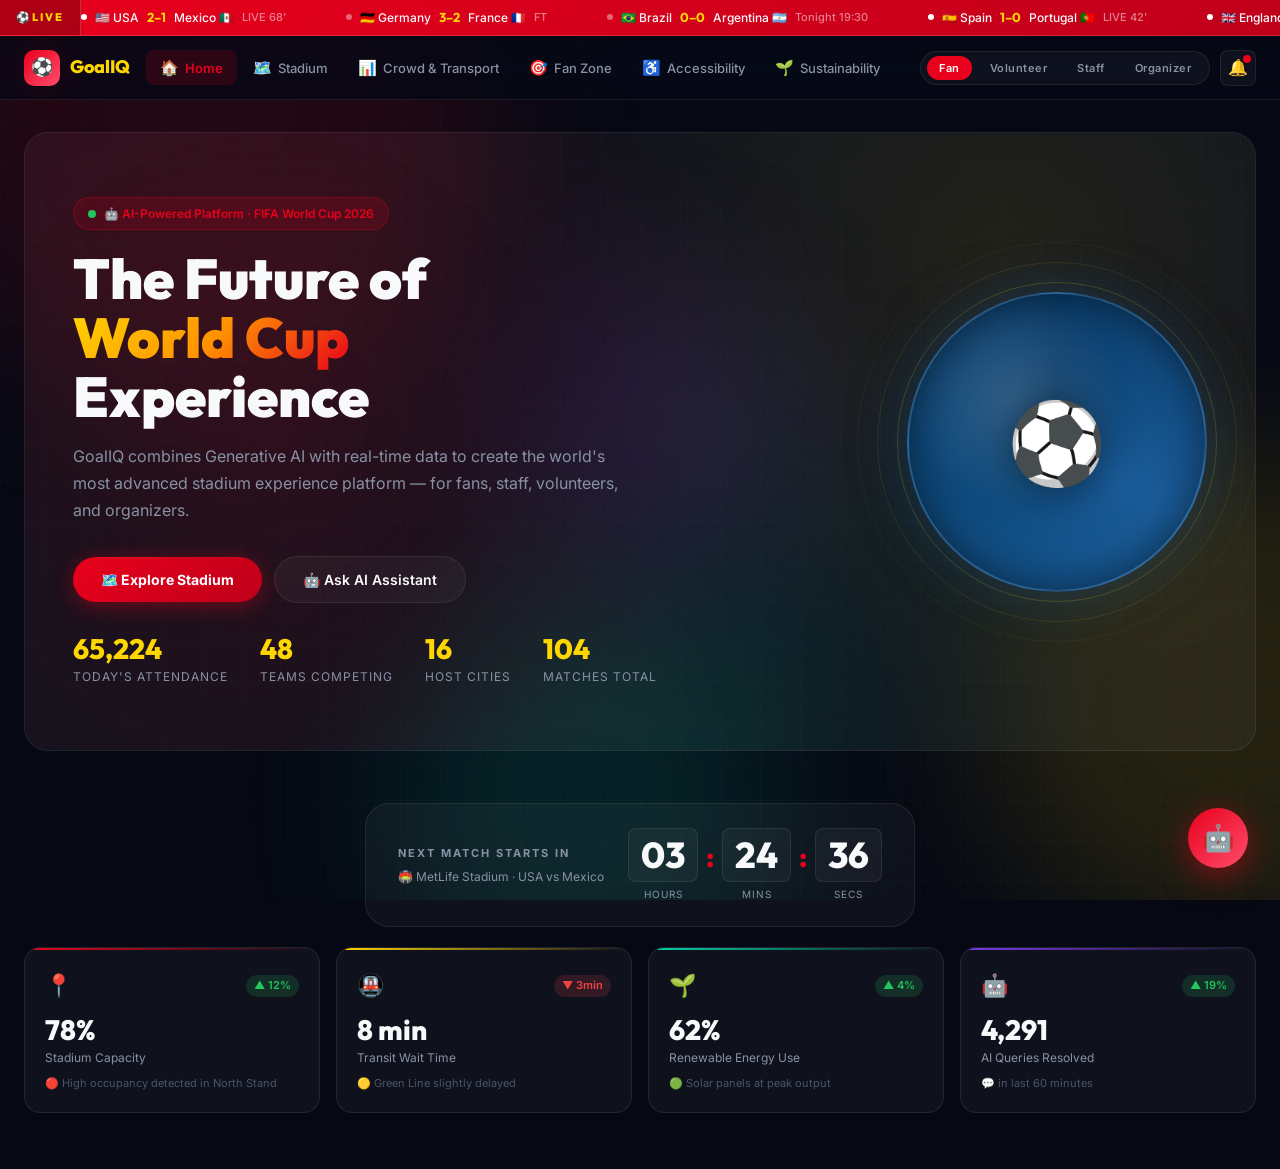
==== index_inline.html @ fd93e706 "Files" ====
<!DOCTYPE html>
<html lang="en">
<head>
  <meta charset="UTF-8" />
  <meta name="viewport" content="width=device-width, initial-scale=1.0" />
  <title>FIFA World Cup 2026 — AI Platform | GoalIQ</title>
  <meta name="description" content="GoalIQ: The official AI-powered fan & operations platform for FIFA World Cup 2026. Smart stadium navigation, multilingual support, crowd management, and more." />
  <link rel="icon" href="data:image/svg+xml,<svg xmlns='http://www.w3.org/2000/svg' viewBox='0 0 100 100'><text y='.9em' font-size='90'>⚽</text></svg>" />
  <style>
/* ═══════════════════════════════════════════════════════════════
   FIFA WORLD CUP 2026 — AI PLATFORM DESIGN SYSTEM
   ═══════════════════════════════════════════════════════════════ */

@import url('https://fonts.googleapis.com/css2?family=Outfit:wght@300;400;500;600;700;800;900&family=Inter:wght@300;400;500;600;700&display=swap');

/* ─── DESIGN TOKENS ─────────────────────────────────────────── */
:root {
  /* Colors */
  --bg-base:        #060914;
  --bg-surface:     #0d1525;
  --bg-elevated:    #111c30;
  --glass-bg:       rgba(255,255,255,0.04);
  --glass-bg-hover: rgba(255,255,255,0.07);
  --glass-border:   rgba(255,255,255,0.08);
  --glass-border-hover: rgba(255,255,255,0.16);

  /* Brand */
  --fifa-red:       #E8001C;
  --fifa-red-glow:  rgba(232,0,28,0.35);
  --fifa-red-dim:   rgba(232,0,28,0.15);
  --gold:           #FFD700;
  --gold-glow:      rgba(255,215,0,0.3);
  --gold-dim:       rgba(255,215,0,0.12);
  --teal:           #00D4AA;
  --teal-glow:      rgba(0,212,170,0.3);
  --teal-dim:       rgba(0,212,170,0.1);
  --purple:         #7C3AED;
  --purple-glow:    rgba(124,58,237,0.3);

  /* Text */
  --text-primary:   #F8F9FA;
  --text-secondary: #8892A4;
  --text-muted:     #4A5568;

  /* Status */
  --success:        #22C55E;
  --success-dim:    rgba(34,197,94,0.15);
  --warning:        #F59E0B;
  --warning-dim:    rgba(245,158,11,0.15);
  --danger:         #EF4444;
  --danger-dim:     rgba(239,68,68,0.15);
  --info:           #3B82F6;
  --info-dim:       rgba(59,130,246,0.15);

  /* Spacing */
  --space-xs: 4px; --space-sm: 8px; --space-md: 16px;
  --space-lg: 24px; --space-xl: 32px; --space-2xl: 48px;

  /* Radius */
  --radius-sm: 8px; --radius-md: 12px; --radius-lg: 16px;
  --radius-xl: 24px; --radius-pill: 999px;

  /* Typography */
  --font-heading: 'Outfit', sans-serif;
  --font-body:    'Inter', sans-serif;

  /* Transitions */
  --ease-smooth: cubic-bezier(0.4, 0, 0.2, 1);
  --ease-bounce: cubic-bezier(0.34, 1.56, 0.64, 1);
  --t-fast: 0.15s; --t-med: 0.3s; --t-slow: 0.5s;

  /* Shadows */
  --shadow-glow-red:  0 0 40px rgba(232,0,28,0.2);
  --shadow-glow-gold: 0 0 40px rgba(255,215,0,0.15);
  --shadow-card:      0 4px 24px rgba(0,0,0,0.4);
  --shadow-elevated:  0 8px 48px rgba(0,0,0,0.6);
}

/* ─── RESET & BASE ───────────────────────────────────────────── */
*, *::before, *::after { box-sizing: border-box; margin: 0; padding: 0; }

html { scroll-behavior: smooth; font-size: 16px; }

body {
  font-family: var(--font-body);
  background: var(--bg-base);
  color: var(--text-primary);
  line-height: 1.6;
  overflow-x: hidden;
  min-height: 100vh;
}

/* Scrollbar */
::-webkit-scrollbar { width: 6px; }
::-webkit-scrollbar-track { background: var(--bg-base); }
::-webkit-scrollbar-thumb { background: rgba(255,255,255,0.1); border-radius: 3px; }
::-webkit-scrollbar-thumb:hover { background: var(--fifa-red); }

/* ─── ANIMATED BACKGROUND ────────────────────────────────────── */
.bg-orbs {
  position: fixed; inset: 0; z-index: 0; pointer-events: none; overflow: hidden;
}
.orb {
  position: absolute; border-radius: 50%; filter: blur(80px); opacity: 0.12;
  animation: orbFloat 12s ease-in-out infinite;
}
.orb-1 { width: 600px; height: 600px; background: var(--fifa-red); top: -200px; left: -100px; animation-delay: 0s; }
.orb-2 { width: 500px; height: 500px; background: var(--gold); top: 50%; right: -200px; animation-delay: 4s; }
.orb-3 { width: 400px; height: 400px; background: var(--teal); bottom: -100px; left: 30%; animation-delay: 8s; }
.orb-4 { width: 300px; height: 300px; background: var(--purple); top: 30%; left: 40%; animation-delay: 2s; }

@keyframes orbFloat {
  0%, 100% { transform: translate(0, 0) scale(1); }
  33%       { transform: translate(30px, -40px) scale(1.05); }
  66%       { transform: translate(-20px, 20px) scale(0.95); }
}

/* ─── GRID NOISE OVERLAY ─────────────────────────────────────── */
body::before {
  content: '';
  position: fixed; inset: 0; z-index: 0;
  background-image: 
    linear-gradient(rgba(255,255,255,0.015) 1px, transparent 1px),
    linear-gradient(90deg, rgba(255,255,255,0.015) 1px, transparent 1px);
  background-size: 40px 40px;
  pointer-events: none;
}

/* ─── TICKER BAR ─────────────────────────────────────────────── */
.ticker-bar {
  position: fixed; top: 0; left: 0; right: 0; z-index: 1000;
  height: 36px;
  background: linear-gradient(135deg, var(--fifa-red), #c0001a);
  display: flex; align-items: center;
  overflow: hidden;
  border-bottom: 1px solid rgba(255,255,255,0.15);
}
.ticker-label {
  flex-shrink: 0;
  padding: 0 16px;
  font-family: var(--font-heading);
  font-size: 11px;
  font-weight: 800;
  letter-spacing: 2px;
  text-transform: uppercase;
  background: rgba(0,0,0,0.25);
  height: 100%;
  display: flex; align-items: center;
  border-right: 1px solid rgba(255,255,255,0.2);
  white-space: nowrap;
}
.ticker-label span { color: var(--gold); }
.ticker-track { overflow: hidden; flex: 1; }
.ticker-items {
  display: flex; gap: 60px;
  white-space: nowrap;
  animation: tickerScroll 40s linear infinite;
  font-size: 12px; font-weight: 500;
}
.ticker-item { display: flex; align-items: center; gap: 8px; }
.ticker-item .score { font-family: var(--font-heading); font-weight: 700; color: var(--gold); font-size: 13px; }
.ticker-item .live-dot {
  width: 6px; height: 6px; border-radius: 50%;
  background: #fff; animation: livePulse 1s ease-in-out infinite;
}
@keyframes tickerScroll { 0% { transform: translateX(0); } 100% { transform: translateX(-50%); } }
@keyframes livePulse { 0%,100% { opacity: 1; transform: scale(1); } 50% { opacity: 0.4; transform: scale(0.7); } }

/* ─── NAVIGATION ─────────────────────────────────────────────── */
.nav {
  position: fixed; top: 36px; left: 0; right: 0; z-index: 999;
  height: 64px;
  background: rgba(6, 9, 20, 0.85);
  backdrop-filter: blur(20px) saturate(180%);
  -webkit-backdrop-filter: blur(20px) saturate(180%);
  border-bottom: 1px solid var(--glass-border);
  display: flex; align-items: center;
  padding: 0 24px;
  gap: 16px;
}
.nav-logo {
  display: flex; align-items: center; gap: 10px;
  font-family: var(--font-heading);
  font-size: 18px; font-weight: 800;
  text-decoration: none; color: var(--text-primary);
  flex-shrink: 0;
}
.nav-logo-icon {
  width: 36px; height: 36px;
  background: linear-gradient(135deg, var(--fifa-red), #ff4d6b);
  border-radius: 10px;
  display: flex; align-items: center; justify-content: center;
  font-size: 18px;
  box-shadow: var(--shadow-glow-red);
}
.nav-logo span { color: var(--gold); }

.nav-links {
  display: flex; align-items: center; gap: 2px;
  flex: 1; overflow-x: auto;
  scrollbar-width: none;
}
.nav-links::-webkit-scrollbar { display: none; }

.nav-link {
  display: flex; align-items: center; gap: 6px;
  padding: 8px 14px;
  border-radius: var(--radius-sm);
  font-size: 13px; font-weight: 500;
  color: var(--text-secondary);
  cursor: pointer;
  transition: all var(--t-fast) var(--ease-smooth);
  white-space: nowrap; border: none; background: none;
  font-family: var(--font-body);
}
.nav-link:hover { color: var(--text-primary); background: var(--glass-bg); }
.nav-link.active {
  color: var(--fifa-red); background: var(--fifa-red-dim);
  font-weight: 600;
}
.nav-link .nav-icon { font-size: 15px; }

.nav-right { display: flex; align-items: center; gap: 10px; flex-shrink: 0; }

/* Role Switcher */
.role-switcher {
  display: flex; align-items: center; gap: 6px;
  background: var(--glass-bg);
  border: 1px solid var(--glass-border);
  border-radius: var(--radius-pill);
  padding: 4px 6px;
}
.role-btn {
  padding: 5px 12px;
  border-radius: var(--radius-pill);
  font-size: 11px; font-weight: 600;
  letter-spacing: 0.5px;
  cursor: pointer; border: none;
  background: transparent; color: var(--text-secondary);
  transition: all var(--t-fast) var(--ease-smooth);
  font-family: var(--font-body);
}
.role-btn.active { background: var(--fifa-red); color: #fff; }
.role-btn:hover:not(.active) { color: var(--text-primary); background: var(--glass-bg-hover); }

.nav-notification-btn {
  position: relative; width: 36px; height: 36px;
  border-radius: var(--radius-sm);
  background: var(--glass-bg); border: 1px solid var(--glass-border);
  display: flex; align-items: center; justify-content: center;
  cursor: pointer; font-size: 16px;
  transition: all var(--t-fast);
}
.nav-notification-btn:hover { background: var(--glass-bg-hover); border-color: var(--glass-border-hover); }
.notif-badge {
  position: absolute; top: 4px; right: 4px;
  width: 8px; height: 8px; border-radius: 50%;
  background: var(--fifa-red);
  animation: livePulse 1.5s ease-in-out infinite;
}

/* ─── MAIN LAYOUT ────────────────────────────────────────────── */
.app-wrapper {
  position: relative; z-index: 1;
  padding-top: 100px; /* ticker + nav */
}

/* ─── SECTIONS ───────────────────────────────────────────────── */
.section {
  display: none;
  padding: 32px 24px;
  max-width: 1400px;
  margin: 0 auto;
  animation: sectionIn var(--t-med) var(--ease-smooth);
}
.section.active { display: block; }

@keyframes sectionIn {
  from { opacity: 0; transform: translateY(16px); }
  to   { opacity: 1; transform: translateY(0); }
}

/* ─── SECTION HEADERS ────────────────────────────────────────── */
.section-header {
  display: flex; align-items: flex-start;
  justify-content: space-between;
  margin-bottom: 32px; gap: 16px;
}
.section-title-group {}
.section-eyebrow {
  font-size: 11px; font-weight: 700; letter-spacing: 2.5px;
  text-transform: uppercase; color: var(--fifa-red);
  margin-bottom: 6px;
  display: flex; align-items: center; gap: 8px;
}
.section-eyebrow::before {
  content: ''; display: inline-block;
  width: 20px; height: 2px; background: var(--fifa-red);
}
.section-title {
  font-family: var(--font-heading);
  font-size: 32px; font-weight: 800;
  line-height: 1.1;
  background: linear-gradient(135deg, var(--text-primary), var(--text-secondary));
  -webkit-background-clip: text; -webkit-text-fill-color: transparent;
  background-clip: text;
}
.section-subtitle { font-size: 14px; color: var(--text-secondary); margin-top: 6px; }
.section-badge {
  display: flex; align-items: center; gap: 6px;
  padding: 6px 12px;
  background: var(--success-dim); border: 1px solid rgba(34,197,94,0.3);
  border-radius: var(--radius-pill);
  font-size: 12px; font-weight: 600; color: var(--success);
  white-space: nowrap;
}
.live-indicator { width: 8px; height: 8px; border-radius: 50%; background: var(--success); animation: livePulse 1s infinite; }

/* ─── GLASS CARDS ────────────────────────────────────────────── */
.card {
  background: var(--glass-bg);
  border: 1px solid var(--glass-border);
  border-radius: var(--radius-lg);
  backdrop-filter: blur(12px);
  -webkit-backdrop-filter: blur(12px);
  padding: 20px;
  transition: all var(--t-med) var(--ease-smooth);
}
.card:hover {
  background: var(--glass-bg-hover);
  border-color: var(--glass-border-hover);
  transform: translateY(-2px);
  box-shadow: var(--shadow-card);
}
.card-header {
  display: flex; align-items: center; justify-content: space-between;
  margin-bottom: 16px;
}
.card-title {
  font-family: var(--font-heading); font-size: 15px; font-weight: 700;
  display: flex; align-items: center; gap: 8px;
}
.card-icon {
  width: 28px; height: 28px;
  border-radius: 8px;
  display: flex; align-items: center; justify-content: center;
  font-size: 14px;
}
.card-icon.red { background: var(--fifa-red-dim); }
.card-icon.gold { background: var(--gold-dim); }
.card-icon.teal { background: var(--teal-dim); }
.card-icon.green { background: var(--success-dim); }
.card-icon.purple { background: rgba(124,58,237,0.15); }

/* ─── GRIDS ──────────────────────────────────────────────────── */
.grid-2 { display: grid; grid-template-columns: repeat(2, 1fr); gap: 16px; }
.grid-3 { display: grid; grid-template-columns: repeat(3, 1fr); gap: 16px; }
.grid-4 { display: grid; grid-template-columns: repeat(4, 1fr); gap: 16px; }
.grid-12 { display: grid; grid-template-columns: 1fr 2fr; gap: 16px; }
.grid-21 { display: grid; grid-template-columns: 2fr 1fr; gap: 16px; }

/* ─── HERO SECTION ───────────────────────────────────────────── */
.hero {
  padding: 32px 24px;
  max-width: 1400px;
  margin: 0 auto;
}
.hero-inner {
  position: relative;
  background: var(--glass-bg);
  border: 1px solid var(--glass-border);
  border-radius: 24px;
  padding: 64px 48px;
  overflow: hidden;
  min-height: 480px;
  display: flex; align-items: center;
}
.hero-bg-pattern {
  position: absolute; inset: 0; z-index: 0;
  background: 
    radial-gradient(circle at 20% 50%, rgba(232,0,28,0.12) 0%, transparent 50%),
    radial-gradient(circle at 80% 20%, rgba(255,215,0,0.08) 0%, transparent 40%),
    radial-gradient(circle at 60% 80%, rgba(0,212,170,0.07) 0%, transparent 40%);
}
.hero-content { position: relative; z-index: 1; max-width: 700px; }
.hero-tag {
  display: inline-flex; align-items: center; gap: 8px;
  padding: 6px 14px;
  background: var(--fifa-red-dim); border: 1px solid rgba(232,0,28,0.3);
  border-radius: var(--radius-pill);
  font-size: 12px; font-weight: 600; color: var(--fifa-red);
  margin-bottom: 20px;
  animation: tagPulse 3s ease-in-out infinite;
}
@keyframes tagPulse { 0%,100%{box-shadow:none} 50%{box-shadow:0 0 20px rgba(232,0,28,0.3)} }
.hero-title {
  font-family: var(--font-heading);
  font-size: 56px; font-weight: 900;
  line-height: 1.05;
  margin-bottom: 16px;
}
.hero-title .gradient-text {
  background: linear-gradient(135deg, var(--gold), #ff9500, var(--fifa-red));
  -webkit-background-clip: text; -webkit-text-fill-color: transparent;
  background-clip: text;
}
.hero-desc {
  font-size: 16px; color: var(--text-secondary); line-height: 1.7;
  margin-bottom: 32px; max-width: 560px;
}
.hero-actions { display: flex; align-items: center; gap: 12px; flex-wrap: wrap; }
.btn-primary {
  display: inline-flex; align-items: center; gap: 8px;
  padding: 14px 28px;
  background: linear-gradient(135deg, var(--fifa-red), #c0001a);
  border-radius: var(--radius-pill);
  font-size: 14px; font-weight: 700;
  color: #fff; cursor: pointer; border: none;
  font-family: var(--font-body);
  transition: all var(--t-med) var(--ease-bounce);
  box-shadow: 0 4px 20px rgba(232,0,28,0.4);
}
.btn-primary:hover { transform: translateY(-2px) scale(1.02); box-shadow: 0 8px 32px rgba(232,0,28,0.5); }
.btn-secondary {
  display: inline-flex; align-items: center; gap: 8px;
  padding: 14px 28px;
  background: var(--glass-bg); border: 1px solid var(--glass-border);
  border-radius: var(--radius-pill);
  font-size: 14px; font-weight: 600;
  color: var(--text-primary); cursor: pointer;
  font-family: var(--font-body);
  transition: all var(--t-med) var(--ease-smooth);
}
.btn-secondary:hover { background: var(--glass-bg-hover); border-color: var(--glass-border-hover); transform: translateY(-2px); }

.hero-visual {
  position: absolute; right: 48px; top: 50%;
  transform: translateY(-50%);
  z-index: 1;
}
.globe-container {
  width: 300px; height: 300px;
  position: relative;
}
.globe {
  width: 100%; height: 100%;
  border-radius: 50%;
  background: 
    radial-gradient(circle at 35% 35%, rgba(255,255,255,0.15) 0%, transparent 40%),
    conic-gradient(from 0deg, #0a3d6b, #1a5c9a, #0e4a7d, #0a3d6b);
  border: 2px solid rgba(255,255,255,0.1);
  animation: globeSpin 20s linear infinite;
  box-shadow: 
    0 0 60px rgba(26,92,154,0.4),
    inset 0 0 40px rgba(0,0,0,0.5);
  position: relative; overflow: hidden;
}
.globe::after {
  content: '⚽';
  position: absolute; top: 50%; left: 50%;
  transform: translate(-50%, -50%);
  font-size: 80px;
  filter: drop-shadow(0 4px 20px rgba(0,0,0,0.5));
  animation: ballSpin 5s ease-in-out infinite;
}
@keyframes globeSpin { to { transform: rotate(360deg); } }
@keyframes ballSpin { 0%,100%{ transform:translate(-50%,-50%) scale(1); } 50%{ transform:translate(-50%,-55%) scale(1.05); } }

.globe-ring {
  position: absolute;
  border-radius: 50%;
  border: 1px solid rgba(255,215,0,0.2);
  top: 50%; left: 50%; transform: translate(-50%, -50%);
  animation: ringPulse 3s ease-in-out infinite;
}
.globe-ring-1 { width: 320px; height: 320px; animation-delay: 0s; }
.globe-ring-2 { width: 360px; height: 360px; animation-delay: 1s; opacity: 0.5; }
.globe-ring-3 { width: 400px; height: 400px; animation-delay: 2s; opacity: 0.25; }
@keyframes ringPulse { 0%,100%{opacity:0.3; transform:translate(-50%,-50%) scale(1)} 50%{opacity:0.7; transform:translate(-50%,-50%) scale(1.02)} }

/* Hero Stats */
.hero-stats { display: flex; gap: 32px; margin-top: 32px; flex-wrap: wrap; }
.hero-stat {}
.hero-stat-value {
  font-family: var(--font-heading); font-size: 28px; font-weight: 800;
  color: var(--gold); line-height: 1;
}
.hero-stat-label { font-size: 12px; color: var(--text-secondary); margin-top: 4px; text-transform: uppercase; letter-spacing: 1px; }

/* Countdown */
.countdown-wrapper {
  background: var(--glass-bg);
  border: 1px solid var(--glass-border);
  border-radius: var(--radius-xl);
  padding: 24px 32px;
  margin-top: 32px;
  display: inline-flex; align-items: center; gap: 24px;
  flex-wrap: wrap;
}
.countdown-label { font-size: 11px; font-weight: 700; letter-spacing: 2px; color: var(--text-secondary); text-transform: uppercase; }
.countdown-timer { display: flex; align-items: center; gap: 8px; }
.countdown-unit {
  text-align: center;
}
.countdown-num {
  font-family: var(--font-heading); font-size: 36px; font-weight: 800;
  color: var(--text-primary); line-height: 1;
  background: var(--glass-bg); border: 1px solid var(--glass-border);
  border-radius: var(--radius-sm);
  padding: 8px 12px; min-width: 64px;
  display: block;
}
.countdown-unit-label { font-size: 10px; color: var(--text-secondary); margin-top: 4px; text-transform: uppercase; letter-spacing: 1px; }
.countdown-sep {
  font-family: var(--font-heading); font-size: 28px; font-weight: 800;
  color: var(--fifa-red); margin-bottom: 16px;
  animation: sepBlink 1s step-end infinite;
}
@keyframes sepBlink { 0%,100%{opacity:1} 50%{opacity:0.2} }

/* ─── STAT CARDS ROW ─────────────────────────────────────────── */
.stat-cards { display: grid; grid-template-columns: repeat(4, 1fr); gap: 16px; margin-bottom: 24px; }

.stat-card {
  background: var(--glass-bg);
  border: 1px solid var(--glass-border);
  border-radius: var(--radius-lg);
  padding: 20px;
  position: relative; overflow: hidden;
  transition: all var(--t-med) var(--ease-smooth);
}
.stat-card::before {
  content: '';
  position: absolute; top: 0; left: 0; right: 0; height: 2px;
}
.stat-card.red::before { background: linear-gradient(90deg, var(--fifa-red), transparent); }
.stat-card.gold::before { background: linear-gradient(90deg, var(--gold), transparent); }
.stat-card.teal::before { background: linear-gradient(90deg, var(--teal), transparent); }
.stat-card.purple::before { background: linear-gradient(90deg, var(--purple), transparent); }
.stat-card:hover { transform: translateY(-3px); box-shadow: var(--shadow-card); background: var(--glass-bg-hover); border-color: var(--glass-border-hover); }

.stat-card-header { display: flex; align-items: center; justify-content: space-between; margin-bottom: 12px; }
.stat-card-icon { font-size: 22px; }
.stat-card-change {
  font-size: 11px; font-weight: 600; padding: 2px 8px;
  border-radius: var(--radius-pill);
}
.stat-card-change.up { background: var(--success-dim); color: var(--success); }
.stat-card-change.down { background: var(--danger-dim); color: var(--danger); }
.stat-card-value {
  font-family: var(--font-heading); font-size: 28px; font-weight: 800; line-height: 1;
  margin-bottom: 4px;
}
.stat-card-label { font-size: 12px; color: var(--text-secondary); }
.stat-card-sub { font-size: 11px; color: var(--text-muted); margin-top: 8px; }

/* ─── PROGRESS / GAUGES ──────────────────────────────────────── */
.progress-bar { height: 6px; background: var(--glass-bg); border-radius: 3px; overflow: hidden; }
.progress-fill {
  height: 100%; border-radius: 3px;
  transition: width 1s var(--ease-smooth);
  position: relative;
}
.progress-fill::after {
  content: ''; position: absolute; inset: 0;
  background: linear-gradient(90deg, transparent 0%, rgba(255,255,255,0.3) 50%, transparent 100%);
  animation: shimmer 2s linear infinite;
}
@keyframes shimmer { to { transform: translateX(200%); } }

.progress-fill.red { background: linear-gradient(90deg, var(--fifa-red), #ff4d6b); }
.progress-fill.gold { background: linear-gradient(90deg, var(--gold), #ffc200); }
.progress-fill.teal { background: linear-gradient(90deg, var(--teal), #00ffd4); }
.progress-fill.green { background: linear-gradient(90deg, var(--success), #4ade80); }
.progress-fill.warning { background: linear-gradient(90deg, var(--warning), #fbbf24); }
.progress-fill.danger { background: linear-gradient(90deg, var(--danger), #f87171); }

/* ─── BADGE / TAG ────────────────────────────────────────────── */
.badge {
  display: inline-flex; align-items: center; gap: 4px;
  padding: 3px 10px; border-radius: var(--radius-pill);
  font-size: 11px; font-weight: 700; letter-spacing: 0.3px;
}
.badge.red { background: var(--fifa-red-dim); color: var(--fifa-red); border: 1px solid rgba(232,0,28,0.2); }
.badge.green { background: var(--success-dim); color: var(--success); border: 1px solid rgba(34,197,94,0.2); }
.badge.warning { background: var(--warning-dim); color: var(--warning); border: 1px solid rgba(245,158,11,0.2); }
.badge.danger { background: var(--danger-dim); color: var(--danger); border: 1px solid rgba(239,68,68,0.2); }
.badge.teal { background: var(--teal-dim); color: var(--teal); border: 1px solid rgba(0,212,170,0.2); }
.badge.gold { background: var(--gold-dim); color: var(--gold); border: 1px solid rgba(255,215,0,0.2); }
.badge.info { background: var(--info-dim); color: var(--info); border: 1px solid rgba(59,130,246,0.2); }

/* ─── CHATBOT ────────────────────────────────────────────────── */
.chatbot-fab {
  position: fixed; bottom: 32px; right: 32px; z-index: 2000;
  width: 60px; height: 60px; border-radius: 50%;
  background: linear-gradient(135deg, var(--fifa-red), #ff4d6b);
  border: none; cursor: pointer;
  display: flex; align-items: center; justify-content: center;
  font-size: 26px;
  box-shadow: 0 8px 32px rgba(232,0,28,0.5);
  transition: all var(--t-med) var(--ease-bounce);
  animation: fabBreath 4s ease-in-out infinite;
}
.chatbot-fab:hover { transform: scale(1.12); box-shadow: 0 12px 48px rgba(232,0,28,0.7); }
@keyframes fabBreath {
  0%,100%{box-shadow:0 8px 32px rgba(232,0,28,0.5)}
  50%{box-shadow:0 8px 48px rgba(232,0,28,0.8)}
}

.chatbot-panel {
  position: fixed; bottom: 104px; right: 32px; z-index: 2000;
  width: 380px; height: 560px;
  background: rgba(13, 21, 37, 0.97);
  border: 1px solid var(--glass-border-hover);
  border-radius: 20px;
  backdrop-filter: blur(24px);
  display: flex; flex-direction: column;
  overflow: hidden;
  box-shadow: var(--shadow-elevated), 0 0 0 1px rgba(232,0,28,0.15);
  transform: scale(0.8) translateY(20px);
  transform-origin: bottom right;
  opacity: 0;
  pointer-events: none;
  transition: all var(--t-med) var(--ease-bounce);
}
.chatbot-panel.open {
  transform: scale(1) translateY(0);
  opacity: 1; pointer-events: all;
}

.chatbot-header {
  padding: 16px 20px;
  background: linear-gradient(135deg, rgba(232,0,28,0.15), rgba(0,0,0,0));
  border-bottom: 1px solid var(--glass-border);
  display: flex; align-items: center; gap: 12px; flex-shrink: 0;
}
.chatbot-avatar {
  width: 40px; height: 40px; border-radius: 50%;
  background: linear-gradient(135deg, var(--fifa-red), #ff4d6b);
  display: flex; align-items: center; justify-content: center;
  font-size: 20px;
  position: relative;
}
.chatbot-avatar::after {
  content: ''; position: absolute;
  bottom: 2px; right: 2px;
  width: 10px; height: 10px; border-radius: 50%;
  background: var(--success);
  border: 2px solid var(--bg-surface);
}
.chatbot-info { flex: 1; }
.chatbot-name { font-family: var(--font-heading); font-size: 15px; font-weight: 700; }
.chatbot-status { font-size: 11px; color: var(--success); }
.chatbot-lang-select {
  background: var(--glass-bg); border: 1px solid var(--glass-border);
  border-radius: var(--radius-sm);
  color: var(--text-primary); font-size: 11px;
  padding: 4px 8px; cursor: pointer;
  font-family: var(--font-body);
}

.chatbot-messages {
  flex: 1; overflow-y: auto; padding: 16px;
  display: flex; flex-direction: column; gap: 12px;
}
.chatbot-messages::-webkit-scrollbar { width: 3px; }
.chatbot-messages::-webkit-scrollbar-thumb { background: rgba(255,255,255,0.1); border-radius: 2px; }

.chat-msg { display: flex; gap: 8px; animation: msgIn 0.3s var(--ease-bounce); }
@keyframes msgIn { from{opacity:0;transform:translateY(10px)} to{opacity:1;transform:translateY(0)} }
.chat-msg.user { flex-direction: row-reverse; }

.chat-bubble {
  max-width: 80%; padding: 10px 14px;
  border-radius: 16px; font-size: 13px; line-height: 1.5;
}
.chat-msg.bot .chat-bubble {
  background: var(--glass-bg); border: 1px solid var(--glass-border);
  border-radius: 4px 16px 16px 16px;
}
.chat-msg.user .chat-bubble {
  background: linear-gradient(135deg, var(--fifa-red), #c0001a);
  border-radius: 16px 4px 16px 16px;
}

.chat-quick-replies {
  display: flex; flex-wrap: wrap; gap: 6px; margin-top: 4px;
}
.chat-quick-btn {
  padding: 5px 10px;
  background: var(--glass-bg); border: 1px solid var(--glass-border);
  border-radius: var(--radius-pill);
  font-size: 11px; font-weight: 500; color: var(--text-primary);
  cursor: pointer;
  transition: all var(--t-fast);
  font-family: var(--font-body);
}
.chat-quick-btn:hover { background: var(--fifa-red-dim); border-color: rgba(232,0,28,0.3); color: var(--fifa-red); }

.typing-indicator { display: flex; align-items: center; gap: 4px; padding: 8px 12px; }
.typing-dot {
  width: 6px; height: 6px; border-radius: 50%;
  background: var(--text-secondary);
  animation: typingBounce 1.2s ease-in-out infinite;
}
.typing-dot:nth-child(2){ animation-delay:0.2s; }
.typing-dot:nth-child(3){ animation-delay:0.4s; }
@keyframes typingBounce { 0%,100%{transform:translateY(0);opacity:0.4} 50%{transform:translateY(-6px);opacity:1} }

.chatbot-input-area {
  padding: 12px 16px;
  border-top: 1px solid var(--glass-border);
  display: flex; gap: 8px; align-items: flex-end; flex-shrink: 0;
}
.chatbot-input {
  flex: 1; background: var(--glass-bg);
  border: 1px solid var(--glass-border);
  border-radius: 12px; padding: 10px 14px;
  color: var(--text-primary); font-size: 13px; resize: none;
  font-family: var(--font-body); max-height: 80px;
  transition: border-color var(--t-fast);
  outline: none;
}
.chatbot-input:focus { border-color: var(--fifa-red); }
.chatbot-send {
  width: 40px; height: 40px; border-radius: 12px;
  background: linear-gradient(135deg, var(--fifa-red), #c0001a);
  border: none; cursor: pointer; display: flex;
  align-items: center; justify-content: center; font-size: 16px;
  transition: all var(--t-fast);
  flex-shrink: 0;
}
.chatbot-send:hover { transform: scale(1.05); }

/* ─── STADIUM MAP ────────────────────────────────────────────── */
.stadium-section { display: grid; grid-template-columns: 2fr 1fr; gap: 20px; }
.stadium-map-card { background: var(--glass-bg); border: 1px solid var(--glass-border); border-radius: var(--radius-lg); padding: 20px; }
.stadium-controls { display: flex; gap: 8px; flex-wrap: wrap; margin-bottom: 16px; align-items: center; }
.map-toggle-btn {
  padding: 6px 14px; border-radius: var(--radius-pill);
  font-size: 12px; font-weight: 600;
  border: 1px solid var(--glass-border);
  background: var(--glass-bg); color: var(--text-secondary);
  cursor: pointer; transition: all var(--t-fast);
  font-family: var(--font-body);
}
.map-toggle-btn.active { background: var(--fifa-red-dim); border-color: rgba(232,0,28,0.3); color: var(--fifa-red); }
.map-toggle-btn:hover:not(.active) { background: var(--glass-bg-hover); color: var(--text-primary); }

.stadium-svg-wrapper {
  position: relative; border-radius: var(--radius-md);
  background: rgba(0,0,0,0.3); overflow: hidden;
  border: 1px solid var(--glass-border);
}
#stadiumSvg { width: 100%; height: auto; display: block; cursor: pointer; }

.zone-info-panel { display: flex; flex-direction: column; gap: 12px; }
.zone-card {
  background: var(--glass-bg); border: 1px solid var(--glass-border);
  border-radius: var(--radius-md); padding: 14px;
  cursor: pointer; transition: all var(--t-fast);
}
.zone-card:hover { background: var(--glass-bg-hover); border-color: var(--glass-border-hover); transform: translateX(-3px); }
.zone-card-header { display: flex; align-items: center; justify-content: space-between; margin-bottom: 8px; }
.zone-card-name { font-size: 13px; font-weight: 700; display: flex; align-items: center; gap: 6px; }
.zone-card-capacity { font-size: 11px; color: var(--text-secondary); margin-bottom: 4px; }
.zone-dot { width: 10px; height: 10px; border-radius: 50%; }

/* ─── CROWD DASHBOARD ────────────────────────────────────────── */
.crowd-gauges { display: grid; grid-template-columns: repeat(3, 1fr); gap: 16px; margin-bottom: 20px; }
.gauge-card {
  background: var(--glass-bg); border: 1px solid var(--glass-border);
  border-radius: var(--radius-lg); padding: 20px;
  display: flex; flex-direction: column; align-items: center;
  transition: all var(--t-med);
}
.gauge-card:hover { transform: translateY(-3px); box-shadow: var(--shadow-card); background: var(--glass-bg-hover); }
.gauge-canvas-wrap { position: relative; width: 120px; height: 120px; margin-bottom: 12px; }
.gauge-canvas-wrap canvas { position: absolute; top: 0; left: 0; }
.gauge-value {
  position: absolute; top: 50%; left: 50%;
  transform: translate(-50%, -50%);
  font-family: var(--font-heading); font-size: 22px; font-weight: 800;
  line-height: 1; text-align: center;
}
.gauge-value span { display: block; font-size: 10px; font-weight: 500; color: var(--text-secondary); margin-top: 2px; }
.gauge-label { font-size: 13px; font-weight: 700; text-align: center; margin-bottom: 4px; }
.gauge-sublabel { font-size: 11px; color: var(--text-secondary); text-align: center; }

/* Transport Cards */
.transport-grid { display: grid; grid-template-columns: repeat(4, 1fr); gap: 12px; }
.transport-card {
  background: var(--glass-bg); border: 1px solid var(--glass-border);
  border-radius: var(--radius-md); padding: 16px;
  transition: all var(--t-med);
  cursor: pointer;
}
.transport-card:hover { background: var(--glass-bg-hover); border-color: var(--glass-border-hover); transform: translateY(-2px); }
.transport-icon { font-size: 28px; margin-bottom: 8px; }
.transport-name { font-size: 13px; font-weight: 700; margin-bottom: 4px; }
.transport-status { font-size: 12px; color: var(--text-secondary); margin-bottom: 10px; }
.transport-wait {
  font-family: var(--font-heading); font-size: 22px; font-weight: 800; color: var(--gold);
}
.transport-wait-label { font-size: 10px; color: var(--text-secondary); }

/* Alert Banner */
.alert-banner {
  display: flex; align-items: center; gap: 12px;
  padding: 14px 18px;
  border-radius: var(--radius-md);
  border: 1px solid;
  margin-bottom: 16px;
  animation: alertSlideIn 0.4s var(--ease-smooth);
}
@keyframes alertSlideIn { from{opacity:0;transform:translateX(-20px)} to{opacity:1;transform:translateX(0)} }
.alert-banner.warning { background: var(--warning-dim); border-color: rgba(245,158,11,0.3); }
.alert-banner.danger  { background: var(--danger-dim);  border-color: rgba(239,68,68,0.3); }
.alert-banner.info    { background: var(--info-dim);    border-color: rgba(59,130,246,0.3); }
.alert-banner.success { background: var(--success-dim); border-color: rgba(34,197,94,0.3); }
.alert-icon { font-size: 20px; flex-shrink: 0; }
.alert-content { flex: 1; }
.alert-title { font-size: 13px; font-weight: 700; margin-bottom: 2px; }
.alert-body { font-size: 12px; color: var(--text-secondary); }
.alert-dismiss { cursor: pointer; opacity: 0.5; font-size: 16px; }
.alert-dismiss:hover { opacity: 1; }

/* ─── SUSTAINABILITY ─────────────────────────────────────────── */
.sustain-ring-grid { display: grid; grid-template-columns: repeat(4, 1fr); gap: 16px; }
.sustain-ring-card {
  background: var(--glass-bg); border: 1px solid var(--glass-border);
  border-radius: var(--radius-lg); padding: 20px;
  display: flex; flex-direction: column; align-items: center; text-align: center;
  transition: all var(--t-med);
}
.sustain-ring-card:hover { transform: translateY(-3px); box-shadow: var(--shadow-card); background: var(--glass-bg-hover); }
.sustain-ring-wrap { position: relative; width: 100px; height: 100px; margin-bottom: 12px; }
.sustain-ring-canvas { position: absolute; top: 0; left: 0; width: 100%; height: 100%; }
.sustain-ring-text {
  position: absolute; top: 50%; left: 50%;
  transform: translate(-50%, -50%);
  font-family: var(--font-heading); font-size: 18px; font-weight: 800;
}
.sustain-ring-title { font-size: 13px; font-weight: 700; margin-bottom: 4px; }
.sustain-ring-sub { font-size: 11px; color: var(--text-secondary); }

/* Eco Tips */
.eco-tip {
  background: var(--teal-dim); border: 1px solid rgba(0,212,170,0.2);
  border-radius: var(--radius-md); padding: 14px;
  display: flex; gap: 12px; align-items: flex-start;
  animation: ecoFade 0.5s var(--ease-smooth);
}
@keyframes ecoFade { from{opacity:0;transform:translateY(8px)} to{opacity:1;transform:translateY(0)} }
.eco-tip-icon { font-size: 22px; flex-shrink: 0; }
.eco-tip-text { font-size: 13px; color: var(--text-secondary); line-height: 1.6; }
.eco-tip-text strong { color: var(--teal); }

/* ─── ACCESSIBILITY ──────────────────────────────────────────── */
.access-service-grid { display: grid; grid-template-columns: repeat(3, 1fr); gap: 14px; }
.access-service-card {
  background: var(--glass-bg); border: 1px solid var(--glass-border);
  border-radius: var(--radius-md); padding: 18px;
  text-align: center; cursor: pointer;
  transition: all var(--t-med) var(--ease-smooth);
  position: relative; overflow: hidden;
}
.access-service-card::before {
  content: ''; position: absolute; inset: 0;
  background: linear-gradient(135deg, var(--info-dim), transparent);
  opacity: 0; transition: opacity var(--t-fast);
}
.access-service-card:hover::before { opacity: 1; }
.access-service-card:hover { transform: translateY(-3px); box-shadow: var(--shadow-card); border-color: rgba(59,130,246,0.3); }
.access-service-icon { font-size: 32px; margin-bottom: 10px; }
.access-service-name { font-size: 13px; font-weight: 700; margin-bottom: 4px; }
.access-service-desc { font-size: 11px; color: var(--text-secondary); }
.access-service-status {
  margin-top: 10px;
  font-size: 11px; font-weight: 600;
  padding: 3px 10px; border-radius: var(--radius-pill);
  display: inline-block;
}
.access-service-status.available { background: var(--success-dim); color: var(--success); }
.access-service-status.busy { background: var(--warning-dim); color: var(--warning); }
.access-service-status.unavailable { background: var(--danger-dim); color: var(--danger); }

/* ─── FAN EXPERIENCE ─────────────────────────────────────────── */
.match-card {
  background: var(--glass-bg); border: 1px solid var(--glass-border);
  border-radius: var(--radius-lg); padding: 20px;
  transition: all var(--t-med);
}
.match-card:hover { transform: translateY(-3px); background: var(--glass-bg-hover); box-shadow: var(--shadow-card); border-color: var(--glass-border-hover); }
.match-teams { display: flex; align-items: center; justify-content: space-between; margin-bottom: 12px; }
.team-name { font-family: var(--font-heading); font-size: 18px; font-weight: 800; }
.team-flag { font-size: 32px; display: block; margin-bottom: 4px; }
.match-vs {
  font-family: var(--font-heading); font-size: 14px; font-weight: 800;
  color: var(--text-secondary);
  display: flex; flex-direction: column; align-items: center; gap: 4px;
}
.match-score {
  font-family: var(--font-heading); font-size: 32px; font-weight: 900; color: var(--gold);
}
.match-time-badge {
  padding: 4px 10px; border-radius: var(--radius-pill);
  font-size: 11px; font-weight: 700; background: var(--fifa-red-dim);
  border: 1px solid rgba(232,0,28,0.3); color: var(--fifa-red);
}
.match-info { display: flex; gap: 16px; flex-wrap: wrap; }
.match-info-item { font-size: 12px; color: var(--text-secondary); display: flex; align-items: center; gap: 4px; }

/* Social Sentiment */
.sentiment-bar { display: flex; height: 8px; border-radius: 4px; overflow: hidden; margin: 10px 0; }
.sentiment-segment { height: 100%; transition: width 1s var(--ease-smooth); }

/* ─── COMMAND CENTER ─────────────────────────────────────────── */
.kpi-grid { display: grid; grid-template-columns: repeat(5, 1fr); gap: 12px; margin-bottom: 20px; }
.kpi-card {
  background: var(--glass-bg); border: 1px solid var(--glass-border);
  border-radius: var(--radius-md); padding: 16px;
  text-align: center; transition: all var(--t-fast);
}
.kpi-card:hover { background: var(--glass-bg-hover); transform: translateY(-2px); }
.kpi-value { font-family: var(--font-heading); font-size: 24px; font-weight: 800; line-height: 1; margin: 8px 0 4px; }
.kpi-label { font-size: 11px; color: var(--text-secondary); text-transform: uppercase; letter-spacing: 1px; }

/* Incident List */
.incident-list { display: flex; flex-direction: column; gap: 10px; }
.incident-item {
  display: flex; align-items: center; gap: 12px;
  background: var(--glass-bg); border: 1px solid var(--glass-border);
  border-radius: var(--radius-md); padding: 12px 16px;
  cursor: pointer; transition: all var(--t-fast);
  border-left: 3px solid;
}
.incident-item:hover { background: var(--glass-bg-hover); transform: translateX(3px); }
.incident-item.high { border-left-color: var(--danger); }
.incident-item.medium { border-left-color: var(--warning); }
.incident-item.low { border-left-color: var(--info); }
.incident-icon { font-size: 18px; flex-shrink: 0; }
.incident-body { flex: 1; }
.incident-title { font-size: 13px; font-weight: 600; margin-bottom: 2px; }
.incident-meta { font-size: 11px; color: var(--text-secondary); }
.incident-time { font-size: 11px; color: var(--text-muted); white-space: nowrap; }

/* Emergency Button */
.emergency-btn {
  width: 100%;
  padding: 16px;
  background: linear-gradient(135deg, var(--danger), #c0392b);
  border: none; border-radius: var(--radius-md);
  color: #fff; font-family: var(--font-heading); font-size: 16px; font-weight: 800;
  cursor: pointer; display: flex; align-items: center; justify-content: center; gap: 10px;
  transition: all var(--t-med) var(--ease-bounce);
  box-shadow: 0 4px 20px rgba(239,68,68,0.4);
}
.emergency-btn:hover { transform: scale(1.02); box-shadow: 0 8px 32px rgba(239,68,68,0.6); }

/* ─── ANALYTICS ──────────────────────────────────────────────── */
.analytics-chart-card {
  background: var(--glass-bg); border: 1px solid var(--glass-border);
  border-radius: var(--radius-lg); padding: 20px;
}
#analyticsChart { display: block; }

/* ─── NOTIFICATIONS PANEL ────────────────────────────────────── */
.notif-panel {
  position: fixed; top: 100px; right: 24px; z-index: 1500;
  width: 360px; display: flex; flex-direction: column; gap: 8px;
  pointer-events: none;
}
.notif-toast {
  background: rgba(13, 21, 37, 0.95);
  border: 1px solid var(--glass-border-hover);
  border-radius: var(--radius-md);
  padding: 14px 16px;
  display: flex; align-items: flex-start; gap: 12px;
  backdrop-filter: blur(16px);
  box-shadow: var(--shadow-elevated);
  pointer-events: all;
  animation: toastIn 0.4s var(--ease-bounce);
  border-left: 3px solid;
  cursor: pointer;
}
.notif-toast.critical { border-left-color: var(--danger); }
.notif-toast.warning  { border-left-color: var(--warning); }
.notif-toast.info     { border-left-color: var(--info); }
.notif-toast.success  { border-left-color: var(--success); }
@keyframes toastIn { from{opacity:0;transform:translateX(100%)} to{opacity:1;transform:translateX(0)} }
@keyframes toastOut { to{opacity:0;transform:translateX(110%)} }
.toast-icon { font-size: 18px; flex-shrink: 0; margin-top: 1px; }
.toast-body { flex: 1; }
.toast-title { font-size: 13px; font-weight: 700; margin-bottom: 2px; }
.toast-msg   { font-size: 12px; color: var(--text-secondary); }
.toast-time  { font-size: 10px; color: var(--text-muted); margin-top: 4px; }
.toast-close { font-size: 14px; opacity: 0.4; cursor: pointer; flex-shrink: 0; }
.toast-close:hover { opacity: 1; }

/* ─── CANVAS CHARTS ──────────────────────────────────────────── */
.chart-wrapper {
  position: relative;
  background: rgba(0,0,0,0.2);
  border-radius: var(--radius-sm);
  padding: 8px;
  overflow: hidden;
}

/* ─── MISC COMPONENTS ────────────────────────────────────────── */
.divider { height: 1px; background: var(--glass-border); margin: 20px 0; }
.spacer-sm { height: 12px; } .spacer-md { height: 20px; } .spacer-lg { height: 32px; }

.text-gradient-red {
  background: linear-gradient(135deg, var(--fifa-red), #ff6b6b);
  -webkit-background-clip: text; -webkit-text-fill-color: transparent; background-clip: text;
}
.text-gradient-gold {
  background: linear-gradient(135deg, var(--gold), #ffc200);
  -webkit-background-clip: text; -webkit-text-fill-color: transparent; background-clip: text;
}
.text-gradient-teal {
  background: linear-gradient(135deg, var(--teal), #00ffd4);
  -webkit-background-clip: text; -webkit-text-fill-color: transparent; background-clip: text;
}

.flex-between { display: flex; align-items: center; justify-content: space-between; }
.flex-gap-sm { display: flex; align-items: center; gap: 8px; }
.flex-gap-md { display: flex; align-items: center; gap: 16px; }

.mt-sm { margin-top: 8px; } .mt-md { margin-top: 16px; } .mt-lg { margin-top: 24px; }
.mb-sm { margin-bottom: 8px; } .mb-md { margin-bottom: 16px; }

/* Volunteer Map */
.volunteer-zone-list { display: flex; flex-direction: column; gap: 10px; }
.volunteer-zone-item {
  display: flex; align-items: center; gap: 12px;
  padding: 12px 14px;
  background: var(--glass-bg); border: 1px solid var(--glass-border);
  border-radius: var(--radius-md);
  transition: all var(--t-fast);
}
.volunteer-zone-item:hover { background: var(--glass-bg-hover); transform: translateX(3px); }
.volunteer-dot { width: 10px; height: 10px; border-radius: 50%; flex-shrink: 0; }
.volunteer-zone-name { font-size: 13px; font-weight: 600; flex: 1; }
.volunteer-count {
  font-family: var(--font-heading); font-size: 18px; font-weight: 800;
  color: var(--teal);
}
.volunteer-needed { font-size: 11px; color: var(--text-muted); }

/* ─── RESPONSIVE ─────────────────────────────────────────────── */
@media (max-width: 1200px) {
  .stat-cards { grid-template-columns: repeat(2, 1fr); }
  .kpi-grid { grid-template-columns: repeat(3, 1fr); }
  .hero-visual { display: none; }
  .hero-title { font-size: 40px; }
  .sustain-ring-grid { grid-template-columns: repeat(2, 1fr); }
  .transport-grid { grid-template-columns: repeat(2, 1fr); }
  .crowd-gauges { grid-template-columns: repeat(2, 1fr); }
}
@media (max-width: 900px) {
  .grid-2, .grid-3, .grid-4 { grid-template-columns: 1fr; }
  .grid-12, .grid-21 { grid-template-columns: 1fr; }
  .stadium-section { grid-template-columns: 1fr; }
  .stat-cards { grid-template-columns: repeat(2, 1fr); }
  .access-service-grid { grid-template-columns: repeat(2, 1fr); }
  .chatbot-panel { width: 340px; }
  .notif-panel { width: 320px; right: 12px; }
  .hero-inner { padding: 40px 24px; }
  .section { padding: 20px 16px; }
  .role-switcher { display: none; }
}
@media (max-width: 600px) {
  .hero-title { font-size: 30px; }
  .stat-cards { grid-template-columns: 1fr; }
  .kpi-grid { grid-template-columns: repeat(2, 1fr); }
  .chatbot-panel { width: 95vw; right: 2.5vw; }
  .chatbot-fab { bottom: 20px; right: 20px; }
  .crowd-gauges { grid-template-columns: 1fr; }
  .sustain-ring-grid { grid-template-columns: 1fr; }
  .transport-grid { grid-template-columns: 1fr; }
  .access-service-grid { grid-template-columns: 1fr; }
  .nav-links { display: none; }
}

</style>
</head>
<body>

<!-- ═══ ANIMATED BACKGROUND ORBS ═══════════════════════════════ -->
<div class="bg-orbs">
  <div class="orb orb-1"></div>
  <div class="orb orb-2"></div>
  <div class="orb orb-3"></div>
  <div class="orb orb-4"></div>
</div>

<!-- ═══ LIVE MATCH TICKER ════════════════════════════════════════ -->
<div class="ticker-bar" role="marquee" aria-label="Live match scores">
  <div class="ticker-label">⚽ <span>LIVE</span></div>
  <div class="ticker-track">
    <div class="ticker-items" id="tickerItems">
      <!-- Cloned in JS -->
    </div>
  </div>
</div>

<!-- ═══ NAVIGATION ══════════════════════════════════════════════ -->
<nav class="nav" role="navigation" aria-label="Main navigation">
  <a class="nav-logo" href="#" onclick="showSection('hero'); return false;" aria-label="GoalIQ Home">
    <div class="nav-logo-icon">⚽</div>
    <span>Goal<span>IQ</span></span>
  </a>

  <div class="nav-links" role="menubar">
    <button class="nav-link active" role="menuitem" onclick="showSection('hero')" id="nav-hero">
      <span class="nav-icon">🏠</span> Home
    </button>
    <button class="nav-link" role="menuitem" onclick="showSection('stadium')" id="nav-stadium">
      <span class="nav-icon">🗺️</span> Stadium
    </button>
    <button class="nav-link" role="menuitem" onclick="showSection('crowd')" id="nav-crowd">
      <span class="nav-icon">📊</span> Crowd & Transport
    </button>
    <button class="nav-link" role="menuitem" onclick="showSection('fan')" id="nav-fan">
      <span class="nav-icon">🎯</span> Fan Zone
    </button>
    <button class="nav-link" role="menuitem" onclick="showSection('accessibility')" id="nav-accessibility">
      <span class="nav-icon">♿</span> Accessibility
    </button>
    <button class="nav-link" role="menuitem" onclick="showSection('sustainability')" id="nav-sustainability">
      <span class="nav-icon">🌱</span> Sustainability
    </button>
    <button class="nav-link" role="menuitem" onclick="showSection('analytics')" id="nav-analytics">
      <span class="nav-icon">📈</span> Analytics
    </button>
    <button class="nav-link" role="menuitem" onclick="showSection('command')" id="nav-command">
      <span class="nav-icon">🛡️</span> Command Center
    </button>
  </div>

  <div class="nav-right">
    <div class="role-switcher" role="group" aria-label="Select user role">
      <button class="role-btn active" id="role-fan"       onclick="switchRole('fan')">Fan</button>
      <button class="role-btn"        id="role-volunteer" onclick="switchRole('volunteer')">Volunteer</button>
      <button class="role-btn"        id="role-staff"     onclick="switchRole('staff')">Staff</button>
      <button class="role-btn"        id="role-organizer" onclick="switchRole('organizer')">Organizer</button>
    </div>
    <button class="nav-notification-btn" onclick="toggleNotifications()" aria-label="Notifications" id="notifBtn">
      🔔
      <div class="notif-badge"></div>
    </button>
  </div>
</nav>

<!-- ═══ NOTIFICATIONS PANEL ══════════════════════════════════════ -->
<div class="notif-panel" id="notifPanel" aria-live="polite"></div>

<!-- ═══ APP WRAPPER ══════════════════════════════════════════════ -->
<main class="app-wrapper">

  <!-- ════ HERO SECTION ════════════════════════════════════════ -->
  <div id="section-hero" class="hero">
    <div class="hero-inner">
      <div class="hero-bg-pattern"></div>
      <div class="hero-content">
        <div class="hero-tag">
          <div class="live-indicator"></div>
          🤖 AI-Powered Platform · FIFA World Cup 2026
        </div>
        <h1 class="hero-title">
          The Future of<br>
          <span class="gradient-text">World Cup</span><br>
          Experience
        </h1>
        <p class="hero-desc">
          GoalIQ combines Generative AI with real-time data to create the world's most advanced stadium experience platform — for fans, staff, volunteers, and organizers.
        </p>
        <div class="hero-actions">
          <button class="btn-primary" onclick="showSection('stadium')" id="exploreStadiumBtn">
            🗺️ Explore Stadium
          </button>
          <button class="btn-secondary" onclick="toggleChatbot()" id="openAIBtn">
            🤖 Ask AI Assistant
          </button>
        </div>
        <div class="hero-stats">
          <div class="hero-stat">
            <div class="hero-stat-value" id="heroAttendance">0</div>
            <div class="hero-stat-label">Today's Attendance</div>
          </div>
          <div class="hero-stat">
            <div class="hero-stat-value">48</div>
            <div class="hero-stat-label">Teams Competing</div>
          </div>
          <div class="hero-stat">
            <div class="hero-stat-value">16</div>
            <div class="hero-stat-label">Host Cities</div>
          </div>
          <div class="hero-stat">
            <div class="hero-stat-value">104</div>
            <div class="hero-stat-label">Matches Total</div>
          </div>
        </div>
      </div>
      <div class="hero-visual">
        <div class="globe-container">
          <div class="globe-ring globe-ring-3"></div>
          <div class="globe-ring globe-ring-2"></div>
          <div class="globe-ring globe-ring-1"></div>
          <div class="globe"></div>
        </div>
      </div>
    </div>

    <!-- Countdown -->
    <div style="margin-top:20px; display:flex; justify-content:center;">
      <div class="countdown-wrapper">
        <div>
          <div class="countdown-label">Next Match Starts In</div>
          <div style="font-size:12px; color:var(--text-secondary); margin-top:4px;">🏟️ MetLife Stadium · USA vs Mexico</div>
        </div>
        <div class="countdown-timer">
          <div class="countdown-unit">
            <span class="countdown-num" id="cd-hours">00</span>
            <div class="countdown-unit-label">Hours</div>
          </div>
          <div class="countdown-sep">:</div>
          <div class="countdown-unit">
            <span class="countdown-num" id="cd-mins">00</span>
            <div class="countdown-unit-label">Mins</div>
          </div>
          <div class="countdown-sep">:</div>
          <div class="countdown-unit">
            <span class="countdown-num" id="cd-secs">00</span>
            <div class="countdown-unit-label">Secs</div>
          </div>
        </div>
      </div>
    </div>

    <!-- Quick Stats Row -->
    <div class="stat-cards" style="margin-top:20px;">
      <div class="stat-card red">
        <div class="stat-card-header">
          <span class="stat-card-icon">📍</span>
          <span class="stat-card-change up">▲ 12%</span>
        </div>
        <div class="stat-card-value" id="statCrowdLevel">78%</div>
        <div class="stat-card-label">Stadium Capacity</div>
        <div class="stat-card-sub">🔴 High occupancy detected in North Stand</div>
      </div>
      <div class="stat-card gold">
        <div class="stat-card-header">
          <span class="stat-card-icon">🚇</span>
          <span class="stat-card-change down">▼ 3min</span>
        </div>
        <div class="stat-card-value" id="statTransitWait">8 min</div>
        <div class="stat-card-label">Transit Wait Time</div>
        <div class="stat-card-sub">🟡 Green Line slightly delayed</div>
      </div>
      <div class="stat-card teal">
        <div class="stat-card-header">
          <span class="stat-card-icon">🌱</span>
          <span class="stat-card-change up">▲ 4%</span>
        </div>
        <div class="stat-card-value">62%</div>
        <div class="stat-card-label">Renewable Energy Use</div>
        <div class="stat-card-sub">🟢 Solar panels at peak output</div>
      </div>
      <div class="stat-card purple">
        <div class="stat-card-header">
          <span class="stat-card-icon">🤖</span>
          <span class="stat-card-change up">▲ 19%</span>
        </div>
        <div class="stat-card-value">4,291</div>
        <div class="stat-card-label">AI Queries Resolved</div>
        <div class="stat-card-sub">💬 in last 60 minutes</div>
      </div>
    </div>
  </div>

  <!-- ════ STADIUM NAVIGATOR ════════════════════════════════════ -->
  <section id="section-stadium" class="section" aria-label="Smart Stadium Navigator">
    <div class="section-header">
      <div class="section-title-group">
        <div class="section-eyebrow">AI-Powered Navigation</div>
        <h2 class="section-title">Smart Stadium Navigator</h2>
        <p class="section-subtitle">Real-time zone status, crowd heatmaps and AI-guided pathfinding</p>
      </div>
      <div class="section-badge"><div class="live-indicator"></div> Live Updates</div>
    </div>

    <div class="alert-banner warning" id="stadiumAlert">
      <div class="alert-icon">⚠️</div>
      <div class="alert-content">
        <div class="alert-title">AI Alert: North Stand Gate C Congested</div>
        <div class="alert-body">Crowd density at 94% capacity. AI recommends using Gate D or E. Estimated wait: 4 min via alternate route.</div>
      </div>
      <div class="alert-dismiss" onclick="this.parentElement.remove()">✕</div>
    </div>

    <div class="stadium-section">
      <div class="stadium-map-card">
        <div class="flex-between mb-md">
          <div class="card-title">🏟️ MetLife Stadium — Interactive Map</div>
          <div style="font-size:12px;color:var(--text-secondary);">Click any zone for details</div>
        </div>
        <div class="stadium-controls">
          <button class="map-toggle-btn active" id="mapBtnNormal" onclick="setMapLayer('normal')">Normal View</button>
          <button class="map-toggle-btn" id="mapBtnHeat" onclick="setMapLayer('heat')">🔥 Heatmap</button>
          <button class="map-toggle-btn" id="mapBtnAccess" onclick="setMapLayer('access')">♿ Accessible</button>
          <button class="map-toggle-btn" id="mapBtnRoute" onclick="setMapLayer('route')">🗺️ Route</button>
        </div>
        <div class="stadium-svg-wrapper">
          <svg id="stadiumSvg" viewBox="0 0 800 500" xmlns="http://www.w3.org/2000/svg" role="img" aria-label="Stadium map">
            <!-- Outer stadium shell -->
            <ellipse cx="400" cy="250" rx="380" ry="230" fill="#0d1525" stroke="rgba(255,255,255,0.1)" stroke-width="2"/>
            <!-- Field -->
            <ellipse cx="400" cy="250" rx="250" ry="150" fill="#1a3a1a" stroke="#2d5a2d" stroke-width="2"/>
            <!-- Field markings -->
            <ellipse cx="400" cy="250" rx="220" ry="120" fill="none" stroke="rgba(255,255,255,0.15)" stroke-width="1"/>
            <line x1="400" y1="130" x2="400" y2="370" stroke="rgba(255,255,255,0.15)" stroke-width="1"/>
            <ellipse cx="400" cy="250" rx="30" ry="30" fill="none" stroke="rgba(255,255,255,0.15)" stroke-width="1"/>
            <circle cx="400" cy="250" r="3" fill="rgba(255,255,255,0.4)"/>
            <!-- Goals -->
            <rect x="150" y="228" width="12" height="44" fill="none" stroke="white" stroke-width="1.5" opacity="0.6"/>
            <rect x="638" y="228" width="12" height="44" fill="none" stroke="white" stroke-width="1.5" opacity="0.6"/>

            <!-- STANDS — clickable zones -->
            <!-- North Stand -->
            <g class="stadium-zone" id="zone-north" onclick="selectZone('north')" style="cursor:pointer;">
              <path d="M200,70 Q400,20 600,70 L560,130 Q400,85 240,130 Z" fill="rgba(232,0,28,0.35)" stroke="rgba(232,0,28,0.6)" stroke-width="1.5" class="zone-path"/>
              <text x="400" y="100" text-anchor="middle" fill="white" font-size="13" font-weight="bold" font-family="Outfit">NORTH STAND</text>
              <text x="400" y="116" text-anchor="middle" fill="rgba(255,255,255,0.6)" font-size="10">Gate A·B·C — 94% Full ⚠️</text>
            </g>

            <!-- South Stand -->
            <g class="stadium-zone" id="zone-south" onclick="selectZone('south')" style="cursor:pointer;">
              <path d="M200,430 Q400,480 600,430 L560,370 Q400,415 240,370 Z" fill="rgba(34,197,94,0.25)" stroke="rgba(34,197,94,0.5)" stroke-width="1.5" class="zone-path"/>
              <text x="400" y="418" text-anchor="middle" fill="white" font-size="13" font-weight="bold" font-family="Outfit">SOUTH STAND</text>
              <text x="400" y="434" text-anchor="middle" fill="rgba(255,255,255,0.6)" font-size="10">Gate D·E·F — 61% Full ✅</text>
            </g>

            <!-- East Stand -->
            <g class="stadium-zone" id="zone-east" onclick="selectZone('east')" style="cursor:pointer;">
              <path d="M640,120 Q730,250 640,380 L590,330 Q670,250 590,170 Z" fill="rgba(255,215,0,0.2)" stroke="rgba(255,215,0,0.5)" stroke-width="1.5" class="zone-path"/>
              <text x="665" y="255" text-anchor="middle" fill="white" font-size="13" font-weight="bold" font-family="Outfit">EAST</text>
              <text x="665" y="270" text-anchor="middle" fill="rgba(255,255,255,0.6)" font-size="10">Gate G·H</text>
            </g>

            <!-- West Stand -->
            <g class="stadium-zone" id="zone-west" onclick="selectZone('west')" style="cursor:pointer;">
              <path d="M160,120 Q70,250 160,380 L210,330 Q130,250 210,170 Z" fill="rgba(0,212,170,0.2)" stroke="rgba(0,212,170,0.5)" stroke-width="1.5" class="zone-path"/>
              <text x="135" y="255" text-anchor="middle" fill="white" font-size="13" font-weight="bold" font-family="Outfit">WEST</text>
              <text x="135" y="270" text-anchor="middle" fill="rgba(255,255,255,0.6)" font-size="10">VIP·Press</text>
            </g>

            <!-- VIP / Press Box -->
            <g class="stadium-zone" id="zone-vip" onclick="selectZone('vip')" style="cursor:pointer;">
              <rect x="330" y="170" width="140" height="60" rx="8" fill="rgba(124,58,237,0.3)" stroke="rgba(124,58,237,0.6)" stroke-width="1.5"/>
              <text x="400" y="197" text-anchor="middle" fill="white" font-size="11" font-weight="bold" font-family="Outfit">VIP / PRESS</text>
              <text x="400" y="212" text-anchor="middle" fill="rgba(255,215,0,0.8)" font-size="10">Restricted Access</text>
            </g>

            <!-- Food Court Markers -->
            <g id="zone-food" onclick="selectZone('food')" style="cursor:pointer;">
              <circle cx="290" cy="420" r="20" fill="rgba(245,158,11,0.3)" stroke="rgba(245,158,11,0.7)" stroke-width="1.5"/>
              <text x="290" y="415" text-anchor="middle" font-size="14">🍔</text>
              <text x="290" y="428" text-anchor="middle" fill="white" font-size="8" font-family="Outfit">FOOD</text>
              <circle cx="510" cy="420" r="20" fill="rgba(245,158,11,0.3)" stroke="rgba(245,158,11,0.7)" stroke-width="1.5"/>
              <text x="510" y="415" text-anchor="middle" font-size="14">🍔</text>
              <text x="510" y="428" text-anchor="middle" fill="white" font-size="8" font-family="Outfit">FOOD</text>
            </g>

            <!-- First Aid -->
            <g id="zone-firstaid" onclick="selectZone('firstaid')" style="cursor:pointer;">
              <circle cx="290" cy="80" r="16" fill="rgba(239,68,68,0.3)" stroke="rgba(239,68,68,0.7)" stroke-width="1.5"/>
              <text x="290" y="76" text-anchor="middle" font-size="12">🏥</text>
              <text x="290" y="88" text-anchor="middle" fill="white" font-size="7" font-family="Outfit">FIRST AID</text>
              <circle cx="510" cy="80" r="16" fill="rgba(239,68,68,0.3)" stroke="rgba(239,68,68,0.7)" stroke-width="1.5"/>
              <text x="510" y="76" text-anchor="middle" font-size="12">🏥</text>
              <text x="510" y="88" text-anchor="middle" fill="white" font-size="7" font-family="Outfit">FIRST AID</text>
            </g>

            <!-- Accessible zones -->
            <g id="zone-accessible" onclick="selectZone('accessible')" style="cursor:pointer;">
              <circle cx="170" cy="440" r="16" fill="rgba(59,130,246,0.3)" stroke="rgba(59,130,246,0.7)" stroke-width="1.5"/>
              <text x="170" y="436" text-anchor="middle" font-size="12">♿</text>
              <text x="170" y="452" text-anchor="middle" fill="white" font-size="7" font-family="Outfit">ACCESS</text>
              <circle cx="630" cy="440" r="16" fill="rgba(59,130,246,0.3)" stroke="rgba(59,130,246,0.7)" stroke-width="1.5"/>
              <text x="630" y="436" text-anchor="middle" font-size="12">♿</text>
              <text x="630" y="452" text-anchor="middle" fill="white" font-size="7" font-family="Outfit">ACCESS</text>
            </g>

            <!-- AI Route Overlay (hidden by default) -->
            <g id="aiRoute" style="display:none;">
              <path d="M400,450 Q400,420 290,420 Q240,420 210,370 Q190,330 190,250" stroke="#00D4AA" stroke-width="3" fill="none" stroke-dasharray="10,5" opacity="0.8">
                <animate attributeName="stroke-dashoffset" from="0" to="-30" dur="1s" repeatCount="indefinite"/>
              </path>
              <circle cx="400" cy="455" r="8" fill="var(--teal)" opacity="0.9"/>
              <circle cx="190" cy="250" r="8" fill="var(--gold)" opacity="0.9"/>
              <text x="400" y="475" text-anchor="middle" fill="var(--teal)" font-size="10" font-family="Outfit">📍 You</text>
              <text x="175" y="240" text-anchor="end" fill="var(--gold)" font-size="10" font-family="Outfit">🎯 Dest</text>
            </g>

            <!-- Heatmap overlay -->
            <g id="heatmapOverlay" style="display:none;">
              <defs>
                <radialGradient id="heatNorth" cx="50%" cy="50%" r="50%">
                  <stop offset="0%" stop-color="#EF4444" stop-opacity="0.7"/>
                  <stop offset="100%" stop-color="#EF4444" stop-opacity="0"/>
                </radialGradient>
                <radialGradient id="heatSouth" cx="50%" cy="50%" r="50%">
                  <stop offset="0%" stop-color="#22C55E" stop-opacity="0.5"/>
                  <stop offset="100%" stop-color="#22C55E" stop-opacity="0"/>
                </radialGradient>
              </defs>
              <ellipse cx="400" cy="100" rx="220" ry="70" fill="url(#heatNorth)"/>
              <ellipse cx="400" cy="400" rx="200" ry="60" fill="url(#heatSouth)"/>
              <ellipse cx="660" cy="250" rx="80" ry="120" fill="rgba(255,215,0,0.3)"/>
              <ellipse cx="140" cy="250" rx="80" ry="120" fill="rgba(0,212,170,0.25)"/>
            </g>

            <!-- Accessibility overlay -->
            <g id="accessOverlay" style="display:none;">
              <path d="M170,440 Q170,380 210,330 Q250,280 250,250" stroke="#3B82F6" stroke-width="3" fill="none" stroke-dasharray="8,4" opacity="0.9"/>
              <path d="M630,440 Q630,380 590,330 Q550,280 550,250" stroke="#3B82F6" stroke-width="3" fill="none" stroke-dasharray="8,4" opacity="0.9"/>
              <text x="400" y="470" text-anchor="middle" fill="#3B82F6" font-size="11" font-family="Outfit">♿ Accessible Routes Highlighted</text>
            </g>

            <!-- Compass -->
            <text x="760" y="40" text-anchor="middle" fill="rgba(255,255,255,0.4)" font-size="12" font-family="Outfit">N</text>
            <text x="760" y="480" text-anchor="middle" fill="rgba(255,255,255,0.4)" font-size="12" font-family="Outfit">S</text>
          </svg>
        </div>

        <!-- Zone Detail Info -->
        <div id="zoneDetail" class="mt-md" style="display:none;">
          <div class="alert-banner info" id="zoneDetailBanner">
            <div class="alert-icon" id="zoneDetailIcon">📍</div>
            <div class="alert-content">
              <div class="alert-title" id="zoneDetailTitle">Zone Name</div>
              <div class="alert-body" id="zoneDetailBody">Zone information</div>
            </div>
            <button onclick="document.getElementById('aiRoute').style.display='block'" class="btn-secondary" style="padding:6px 12px; font-size:12px; white-space:nowrap;">🗺️ Get Route</button>
          </div>
        </div>
      </div>

      <!-- Zone Info Sidebar -->
      <div class="zone-info-panel">
        <div class="card">
          <div class="card-title mb-md"><span class="card-icon red">🏟️</span> Zone Status</div>
          <div class="zone-card" onclick="selectZone('north')">
            <div class="zone-card-header">
              <div class="zone-card-name"><span class="zone-dot" style="background:#EF4444"></span>North Stand</div>
              <span class="badge danger">CONGESTED</span>
            </div>
            <div class="zone-card-capacity">Gate A · B · C</div>
            <div class="progress-bar"><div class="progress-fill danger" style="width:94%"></div></div>
            <div class="zone-card-capacity mt-sm">94% capacity · Est. wait 8 min</div>
          </div>
          <div class="zone-card" onclick="selectZone('south')">
            <div class="zone-card-header">
              <div class="zone-card-name"><span class="zone-dot" style="background:#22C55E"></span>South Stand</div>
              <span class="badge green">OPEN</span>
            </div>
            <div class="zone-card-capacity">Gate D · E · F</div>
            <div class="progress-bar"><div class="progress-fill green" style="width:61%"></div></div>
            <div class="zone-card-capacity mt-sm">61% capacity · Est. wait 2 min</div>
          </div>
          <div class="zone-card" onclick="selectZone('east')">
            <div class="zone-card-header">
              <div class="zone-card-name"><span class="zone-dot" style="background:#FFD700"></span>East Stand</div>
              <span class="badge warning">BUSY</span>
            </div>
            <div class="zone-card-capacity">Gate G · H</div>
            <div class="progress-bar"><div class="progress-fill warning" style="width:78%"></div></div>
            <div class="zone-card-capacity mt-sm">78% capacity · Est. wait 5 min</div>
          </div>
          <div class="zone-card" onclick="selectZone('west')">
            <div class="zone-card-header">
              <div class="zone-card-name"><span class="zone-dot" style="background:#00D4AA"></span>West Stand / VIP</div>
              <span class="badge teal">VIP ONLY</span>
            </div>
            <div class="zone-card-capacity">Press · VIP · Suite Level</div>
            <div class="progress-bar"><div class="progress-fill teal" style="width:45%"></div></div>
            <div class="zone-card-capacity mt-sm">45% · Credential required</div>
          </div>
        </div>

        <div class="card">
          <div class="card-title mb-md"><span class="card-icon gold">🤖</span> AI Recommendations</div>
          <div style="display:flex;flex-direction:column;gap:10px;" id="aiRecommendations">
            <div class="eco-tip" style="background:var(--fifa-red-dim);border-color:rgba(232,0,28,0.2);">
              <div class="eco-tip-icon">🚨</div>
              <div class="eco-tip-text"><strong style="color:var(--fifa-red)">High Alert:</strong> Avoid Gate C — rerouting 2,400 fans to Gate D automatically via push notification.</div>
            </div>
            <div class="eco-tip">
              <div class="eco-tip-icon">⏱️</div>
              <div class="eco-tip-text"><strong>Queue Prediction:</strong> Halftime surge expected at Gates A-C in <strong>~14 minutes</strong>. Deploying 6 extra staff.</div>
            </div>
            <div class="eco-tip" style="background:var(--gold-dim);border-color:rgba(255,215,0,0.2);">
              <div class="eco-tip-icon">🍔</div>
              <div class="eco-tip-text">Food Court 2 (South) has <strong style="color:var(--gold)">shorter queues</strong>. Average wait: 3 min vs 11 min at Food Court 1.</div>
            </div>
          </div>
        </div>
      </div>
    </div>
  </section>

  <!-- ════ CROWD & TRANSPORT ════════════════════════════════════ -->
  <section id="section-crowd" class="section" aria-label="Crowd and Transport Management">
    <div class="section-header">
      <div class="section-title-group">
        <div class="section-eyebrow">Real-Time Management</div>
        <h2 class="section-title">Crowd &amp; Transport Hub</h2>
        <p class="section-subtitle">Live density monitoring, predictive surge detection &amp; transport status</p>
      </div>
      <div class="section-badge"><div class="live-indicator"></div> Live Data Stream</div>
    </div>

    <!-- Crowd Density Gauges -->
    <div class="crowd-gauges">
      <div class="gauge-card">
        <div class="gauge-canvas-wrap">
          <canvas id="gauge-north" width="120" height="120"></canvas>
          <div class="gauge-value" id="gauge-north-text" style="color:#EF4444">94%<span>North</span></div>
        </div>
        <div class="gauge-label">North Stand</div>
        <div class="gauge-sublabel">⚠️ 12,680 / 13,500</div>
        <span class="badge danger" style="margin-top:8px">CONGESTED</span>
      </div>
      <div class="gauge-card">
        <div class="gauge-canvas-wrap">
          <canvas id="gauge-south" width="120" height="120"></canvas>
          <div class="gauge-value" id="gauge-south-text" style="color:#22C55E">61%<span>South</span></div>
        </div>
        <div class="gauge-label">South Stand</div>
        <div class="gauge-sublabel">✅ 8,235 / 13,500</div>
        <span class="badge green" style="margin-top:8px">OPEN</span>
      </div>
      <div class="gauge-card">
        <div class="gauge-canvas-wrap">
          <canvas id="gauge-east" width="120" height="120"></canvas>
          <div class="gauge-value" id="gauge-east-text" style="color:#F59E0B">78%<span>East</span></div>
        </div>
        <div class="gauge-label">East Stand</div>
        <div class="gauge-sublabel">🟡 10,530 / 13,500</div>
        <span class="badge warning" style="margin-top:8px">BUSY</span>
      </div>
    </div>

    <!-- Crowd Flow Chart -->
    <div class="analytics-chart-card mb-md">
      <div class="card-header">
        <div class="card-title"><span class="card-icon red">📈</span> Real-Time Crowd Flow — Last 3 Hours</div>
        <span class="badge green"><div class="live-indicator"></div> Updating</span>
      </div>
      <div class="chart-wrapper">
        <canvas id="crowdFlowChart" width="900" height="200" style="width:100%;height:200px;display:block;"></canvas>
      </div>
    </div>

    <!-- AI Surge Alert -->
    <div class="alert-banner danger mb-md" id="surgeAlert">
      <div class="alert-icon">🚨</div>
      <div class="alert-content">
        <div class="alert-title">AI Prediction: Crowd Surge in 12 Minutes</div>
        <div class="alert-body">North Stand halftime exit projected at 8,900 people. AI auto-deploying crowd control to Gates A–C. Consider activating overflow Protocol Alpha.</div>
      </div>
      <div class="alert-dismiss" onclick="this.parentElement.remove()">✕</div>
    </div>

    <!-- Transport Status -->
    <div class="card mb-md">
      <div class="card-header">
        <div class="card-title"><span class="card-icon gold">🚇</span> Transport Status</div>
        <button class="btn-secondary" style="padding:6px 14px;font-size:12px;" onclick="refreshTransport()" id="refreshTransportBtn">🔄 Refresh</button>
      </div>
      <div class="transport-grid">
        <div class="transport-card">
          <div class="transport-icon">🚇</div>
          <div class="transport-name">Subway — Line 4</div>
          <div class="transport-status">🟡 Minor Delays · Meadowlands</div>
          <div class="transport-wait" id="wait-subway">8</div>
          <div class="transport-wait-label">min avg wait</div>
          <div class="spacer-sm"></div>
          <div class="progress-bar"><div class="progress-fill warning" id="transit-subway" style="width:65%"></div></div>
        </div>
        <div class="transport-card">
          <div class="transport-icon">🚌</div>
          <div class="transport-name">Shuttle Bus A</div>
          <div class="transport-status">🟢 On Schedule · Route 7</div>
          <div class="transport-wait" id="wait-bus">4</div>
          <div class="transport-wait-label">min avg wait</div>
          <div class="spacer-sm"></div>
          <div class="progress-bar"><div class="progress-fill green" id="transit-bus" style="width:40%"></div></div>
        </div>
        <div class="transport-card">
          <div class="transport-icon">🚗</div>
          <div class="transport-name">Rideshare Zone</div>
          <div class="transport-status">🔴 High Demand · Surge Pricing</div>
          <div class="transport-wait" id="wait-ride">18</div>
          <div class="transport-wait-label">min avg wait</div>
          <div class="spacer-sm"></div>
          <div class="progress-bar"><div class="progress-fill danger" id="transit-ride" style="width:90%"></div></div>
        </div>
        <div class="transport-card">
          <div class="transport-icon">🅿️</div>
          <div class="transport-name">Parking Lots</div>
          <div class="transport-status">🟡 Lots B &amp; C Full</div>
          <div class="transport-wait" id="wait-park">12</div>
          <div class="transport-wait-label">min to find spot</div>
          <div class="spacer-sm"></div>
          <div class="progress-bar"><div class="progress-fill warning" id="transit-park" style="width:78%"></div></div>
        </div>
      </div>
    </div>
  </section>

  <!-- ════ FAN EXPERIENCE ═══════════════════════════════════════ -->
  <section id="section-fan" class="section" aria-label="Fan Experience Hub">
    <div class="section-header">
      <div class="section-title-group">
        <div class="section-eyebrow">Personalized For You</div>
        <h2 class="section-title">Fan Experience Hub</h2>
        <p class="section-subtitle">Your match schedule, live scores, fan zone and more</p>
      </div>
      <div class="section-badge"><span id="userRoleDisplay">⚽ Fan Mode</span></div>
    </div>

    <!-- Live Matches -->
    <div class="grid-3 mb-md">
      <div class="match-card">
        <div class="match-teams">
          <div style="text-align:center;">
            <span class="team-flag">🇺🇸</span>
            <div class="team-name">USA</div>
          </div>
          <div class="match-vs">
            <div class="match-score">2 — 1</div>
            <div class="match-time-badge">⚽ 68'</div>
          </div>
          <div style="text-align:center;">
            <span class="team-flag">🇲🇽</span>
            <div class="team-name">Mexico</div>
          </div>
        </div>
        <div class="match-info">
          <div class="match-info-item">🏟️ MetLife Stadium, NJ</div>
          <div class="match-info-item">👤 Your Seat: Sec 113 Row F</div>
          <div class="match-info-item">📅 Group Stage · Match 38</div>
        </div>
      </div>
      <div class="match-card">
        <div class="match-teams">
          <div style="text-align:center;">
            <span class="team-flag">🇧🇷</span>
            <div class="team-name">Brazil</div>
          </div>
          <div class="match-vs">
            <div class="match-score">0 — 0</div>
            <div class="match-time-badge" style="background:var(--info-dim);border-color:rgba(59,130,246,0.3);color:var(--info);">🕐 19:30</div>
          </div>
          <div style="text-align:center;">
            <span class="team-flag">🇦🇷</span>
            <div class="team-name">Argentina</div>
          </div>
        </div>
        <div class="match-info">
          <div class="match-info-item">🏟️ AT&amp;T Stadium, Dallas</div>
          <div class="match-info-item">📅 Group Stage · Match 39</div>
        </div>
      </div>
      <div class="match-card">
        <div class="match-teams">
          <div style="text-align:center;">
            <span class="team-flag">🇩🇪</span>
            <div class="team-name">Germany</div>
          </div>
          <div class="match-vs">
            <div class="match-score">3 — 2</div>
            <div class="match-time-badge">⚽ FT</div>
          </div>
          <div style="text-align:center;">
            <span class="team-flag">🇫🇷</span>
            <div class="team-name">France</div>
          </div>
        </div>
        <div class="match-info">
          <div class="match-info-item">🏟️ Rose Bowl, LA</div>
          <div class="match-info-item">📅 Group Stage · Match 37</div>
        </div>
      </div>
    </div>

    <div class="grid-21 mb-md">
      <!-- Social Sentiment -->
      <div class="card">
        <div class="card-header">
          <div class="card-title"><span class="card-icon red">💬</span> Live Social Sentiment</div>
          <span class="badge green"><div class="live-indicator"></div> Real-Time</span>
        </div>
        <div style="font-size:13px;color:var(--text-secondary);margin-bottom:12px;">Analyzing 142,000+ posts/min across social platforms</div>
        <div class="sentiment-bar" id="sentimentBar">
          <div class="sentiment-segment" style="width:68%;background:var(--success);"></div>
          <div class="sentiment-segment" style="width:18%;background:var(--text-muted);"></div>
          <div class="sentiment-segment" style="width:14%;background:var(--danger);"></div>
        </div>
        <div class="flex-between mt-sm" style="font-size:12px;">
          <span style="color:var(--success)">😊 68% Positive</span>
          <span style="color:var(--text-muted)">😐 18% Neutral</span>
          <span style="color:var(--danger)">😠 14% Negative</span>
        </div>
        <div class="divider"></div>
        <div style="display:flex;flex-direction:column;gap:8px;" id="socialFeed">
          <div class="eco-tip" style="background:var(--glass-bg);border-color:var(--glass-border);">
            <div class="eco-tip-icon">🔥</div>
            <div class="eco-tip-text"><strong>#USAMEX</strong> is trending #1 globally — 2.4M tweets in last hour. Fan energy score: <strong style="color:var(--gold)">9.4/10</strong></div>
          </div>
          <div class="eco-tip" style="background:var(--glass-bg);border-color:var(--glass-border);">
            <div class="eco-tip-icon">⚽</div>
            <div class="eco-tip-text">AI Detected: <strong>Goal celebration surge</strong> at MetLife Stadium section 113–118. Noise level 127dB recorded.</div>
          </div>
          <div class="eco-tip" style="background:var(--glass-bg);border-color:var(--glass-border);">
            <div class="eco-tip-icon">📸</div>
            <div class="eco-tip-text">88,000 photos uploaded from MetLife Stadium today. AI auto-tagged <strong>23,400 fan memories</strong>.</div>
          </div>
        </div>
      </div>

      <!-- Fan Quick Actions -->
      <div style="display:flex;flex-direction:column;gap:12px;">
        <div class="card">
          <div class="card-title mb-md"><span class="card-icon gold">⚡</span> Quick Actions</div>
          <div style="display:grid;grid-template-columns:1fr 1fr;gap:10px;">
            <button class="access-service-card" onclick="selectZone('food')" id="findFoodBtn">
              <div class="access-service-icon">🍔</div>
              <div class="access-service-name">Order Food</div>
              <div class="access-service-desc">AI-picks shortest queue</div>
            </button>
            <button class="access-service-card" onclick="showSection('stadium')" id="findSeatBtn">
              <div class="access-service-icon">🗺️</div>
              <div class="access-service-name">Find My Seat</div>
              <div class="access-service-desc">AR-guided navigation</div>
            </button>
            <button class="access-service-card" onclick="toggleChatbot()" id="translateBtn">
              <div class="access-service-icon">🌍</div>
              <div class="access-service-name">Translate</div>
              <div class="access-service-desc">30+ languages</div>
            </button>
            <button class="access-service-card" id="arPhotoBtn">
              <div class="access-service-icon">📸</div>
              <div class="access-service-name">AR Photo</div>
              <div class="access-service-desc">Trophy Room & AR Booth</div>
            </button>
          </div>
        </div>
        <div class="card">
          <div class="card-title mb-md"><span class="card-icon purple">🏆</span> Your Match Ticket</div>
          <div style="background:linear-gradient(135deg,rgba(232,0,28,0.15),rgba(255,215,0,0.1));border:1px dashed rgba(255,215,0,0.3);border-radius:12px;padding:16px;text-align:center;">
            <div style="font-size:28px;margin-bottom:8px;">🎫</div>
            <div style="font-family:var(--font-heading);font-size:16px;font-weight:700;">USA vs Mexico</div>
            <div style="font-size:12px;color:var(--text-secondary);margin-top:4px;">MetLife Stadium · Section 113 · Row F · Seat 22</div>
            <div style="margin-top:12px;font-size:28px;letter-spacing:8px;font-family:monospace;color:var(--gold);">▓▓▓▓▓▓▓<br>▓ QR ▓<br>▓▓▓▓▓▓▓</div>
            <div style="font-size:11px;color:var(--text-muted);margin-top:8px;">Ticket ID: WC26-MS-113-F22 · Verified ✓</div>
          </div>
        </div>
      </div>
    </div>
  </section>

  <!-- ════ ACCESSIBILITY ════════════════════════════════════════ -->
  <section id="section-accessibility" class="section" aria-label="Accessibility Support Center">
    <div class="section-header">
      <div class="section-title-group">
        <div class="section-eyebrow">Inclusive Experience</div>
        <h2 class="section-title">Accessibility Support</h2>
        <p class="section-subtitle">AI-powered inclusive services for every fan</p>
      </div>
      <div class="section-badge">🟢 All Services Active</div>
    </div>

    <div class="grid-12 mb-md">
      <div>
        <div class="access-service-grid mb-md">
          <div class="access-service-card" id="wheelchairBtn" onclick="requestService('Wheelchair Assistance')">
            <div class="access-service-icon">♿</div>
            <div class="access-service-name">Wheelchair Assistance</div>
            <div class="access-service-desc">Request a companion guide</div>
            <div class="access-service-status available">Available · 2 min</div>
          </div>
          <div class="access-service-card" onclick="requestService('Sign Language Interpreter')">
            <div class="access-service-icon">🤟</div>
            <div class="access-service-name">Sign Language</div>
            <div class="access-service-desc">AI-powered interpreter</div>
            <div class="access-service-status available">Available · 1 min</div>
          </div>
          <div class="access-service-card" onclick="requestService('Audio Description')">
            <div class="access-service-icon">🎧</div>
            <div class="access-service-name">Audio Descriptions</div>
            <div class="access-service-desc">Live AI narration in your language</div>
            <div class="access-service-status available">Available Now</div>
          </div>
          <div class="access-service-card" onclick="requestService('Sensory-Friendly Zone')">
            <div class="access-service-icon">🌿</div>
            <div class="access-service-name">Sensory-Friendly Zone</div>
            <div class="access-service-desc">Quiet areas with reduced stimuli</div>
            <div class="access-service-status available">Open · Level 2</div>
          </div>
          <div class="access-service-card" onclick="requestService('Visual Assistance')">
            <div class="access-service-icon">👁️</div>
            <div class="access-service-name">Visual Assistance</div>
            <div class="access-service-desc">AI guide for low-vision fans</div>
            <div class="access-service-status busy">Busy · 5 min wait</div>
          </div>
          <div class="access-service-card" onclick="requestService('Medical Support')">
            <div class="access-service-icon">💊</div>
            <div class="access-service-name">Medical Support</div>
            <div class="access-service-desc">First aid + paramedic on call</div>
            <div class="access-service-status available">On Standby</div>
          </div>
        </div>
        <div id="accessRequestPanel" style="display:none;" class="alert-banner success">
          <div class="alert-icon">✅</div>
          <div class="alert-content">
            <div class="alert-title" id="accessRequestTitle">Service Requested</div>
            <div class="alert-body" id="accessRequestBody">A staff member is on their way. Estimated arrival: 2 minutes.</div>
          </div>
          <div class="alert-dismiss" onclick="document.getElementById('accessRequestPanel').style.display='none'">✕</div>
        </div>
      </div>

      <div style="display:flex;flex-direction:column;gap:12px;">
        <div class="card">
          <div class="card-title mb-md"><span class="card-icon teal">🤖</span> AI Accessibility Assistant</div>
          <div style="background:var(--teal-dim);border:1px solid rgba(0,212,170,0.2);border-radius:12px;padding:16px;margin-bottom:12px;">
            <div style="font-size:13px;line-height:1.7;color:var(--text-secondary);">
              <strong style="color:var(--teal)">Hi! I'm your AI Accessibility Companion.</strong><br>
              I can help you navigate the stadium, request services, find quiet spaces, or connect you with sign language interpreters in real-time. Ask me anything!
            </div>
          </div>
          <button class="btn-primary" style="width:100%;justify-content:center;" onclick="toggleChatbot()" id="openAccessChatBtn">
            💬 Chat with AI Assistant
          </button>
        </div>
        <div class="card">
          <div class="card-title mb-md"><span class="card-icon red">📍</span> Accessible Routes</div>
          <div style="font-size:13px;color:var(--text-secondary);margin-bottom:12px;">All accessible routes are step-free and elevator-accessible</div>
          <div class="volunteer-zone-list">
            <div class="volunteer-zone-item">
              <div class="volunteer-dot" style="background:var(--info)"></div>
              <div class="volunteer-zone-name">Gate B → Section 113 (Accessible)</div>
              <div style="font-size:11px;color:var(--info);">4 min</div>
            </div>
            <div class="volunteer-zone-item">
              <div class="volunteer-dot" style="background:var(--info)"></div>
              <div class="volunteer-zone-name">West Entrance → VIP Accessible</div>
              <div style="font-size:11px;color:var(--info);">2 min</div>
            </div>
            <div class="volunteer-zone-item">
              <div class="volunteer-dot" style="background:var(--success)"></div>
              <div class="volunteer-zone-name">Parking Lot A → Elevator Bank</div>
              <div style="font-size:11px;color:var(--success);">6 min</div>
            </div>
          </div>
        </div>
      </div>
    </div>
  </section>

  <!-- ════ SUSTAINABILITY ═══════════════════════════════════════ -->
  <section id="section-sustainability" class="section" aria-label="Sustainability Insights">
    <div class="section-header">
      <div class="section-title-group">
        <div class="section-eyebrow">Green World Cup</div>
        <h2 class="section-title">Sustainability Insights</h2>
        <p class="section-subtitle">Real-time environmental metrics for the world's most sustainable World Cup</p>
      </div>
      <div class="section-badge">🌍 Carbon Neutral Goal 2026</div>
    </div>

    <!-- Ring Gauges -->
    <div class="sustain-ring-grid mb-md">
      <div class="sustain-ring-card">
        <div class="sustain-ring-wrap">
          <canvas id="ring-carbon" width="100" height="100" class="sustain-ring-canvas"></canvas>
          <div class="sustain-ring-text text-gradient-teal">-42%</div>
        </div>
        <div class="sustain-ring-title">Carbon Reduction</div>
        <div class="sustain-ring-sub">vs. 2022 Qatar WC baseline</div>
      </div>
      <div class="sustain-ring-card">
        <div class="sustain-ring-wrap">
          <canvas id="ring-solar" width="100" height="100" class="sustain-ring-canvas"></canvas>
          <div class="sustain-ring-text text-gradient-gold">62%</div>
        </div>
        <div class="sustain-ring-title">Renewable Energy</div>
        <div class="sustain-ring-sub">Solar + Wind combined</div>
      </div>
      <div class="sustain-ring-card">
        <div class="sustain-ring-wrap">
          <canvas id="ring-recycle" width="100" height="100" class="sustain-ring-canvas"></canvas>
          <div class="sustain-ring-text text-gradient-teal">78%</div>
        </div>
        <div class="sustain-ring-title">Waste Recycled</div>
        <div class="sustain-ring-sub">4.2T diverted from landfill today</div>
      </div>
      <div class="sustain-ring-card">
        <div class="sustain-ring-wrap">
          <canvas id="ring-water" width="100" height="100" class="sustain-ring-canvas"></canvas>
          <div class="sustain-ring-text" style="color:var(--info)">-31%</div>
        </div>
        <div class="sustain-ring-title">Water Savings</div>
        <div class="sustain-ring-sub">vs. historical match average</div>
      </div>
    </div>

    <!-- Carbon Offset Progress -->
    <div class="card mb-md">
      <div class="card-header">
        <div class="card-title"><span class="card-icon teal">🌳</span> Carbon Offset Progress — Tournament Total</div>
        <span class="badge teal">72% of Goal</span>
      </div>
      <div style="margin-bottom:10px;font-size:13px;color:var(--text-secondary);">
        248,000 tonnes offset of 345,000 tonne target — 28 match days remaining
      </div>
      <div class="progress-bar" style="height:12px;margin-bottom:10px;">
        <div class="progress-fill teal" style="width:72%"></div>
      </div>
      <div class="flex-between" style="font-size:12px;">
        <span style="color:var(--teal)">🌿 248,000T Offset</span>
        <span style="color:var(--text-muted)">Target: 345,000T</span>
      </div>
    </div>

    <div class="grid-2 mb-md">
      <!-- Energy Breakdown -->
      <div class="card">
        <div class="card-title mb-md"><span class="card-icon gold">⚡</span> Energy Sources — Live</div>
        <div style="display:flex;flex-direction:column;gap:12px;">
          <div>
            <div class="flex-between mb-sm" style="font-size:13px;">
              <span>☀️ Solar</span><span class="text-gradient-gold" style="font-weight:700;">38%</span>
            </div>
            <div class="progress-bar"><div class="progress-fill gold" style="width:38%"></div></div>
          </div>
          <div>
            <div class="flex-between mb-sm" style="font-size:13px;">
              <span>💨 Wind</span><span class="text-gradient-teal" style="font-weight:700;">24%</span>
            </div>
            <div class="progress-bar"><div class="progress-fill teal" style="width:24%"></div></div>
          </div>
          <div>
            <div class="flex-between mb-sm" style="font-size:13px;">
              <span>🔋 Grid</span><span style="font-weight:700;color:var(--text-secondary);">28%</span>
            </div>
            <div class="progress-bar"><div class="progress-fill" style="width:28%;background:var(--text-muted)"></div></div>
          </div>
          <div>
            <div class="flex-between mb-sm" style="font-size:13px;">
              <span>🛢️ Generator</span><span class="text-gradient-red" style="font-weight:700;">10%</span>
            </div>
            <div class="progress-bar"><div class="progress-fill red" style="width:10%"></div></div>
          </div>
        </div>
      </div>

      <!-- AI Eco Tips -->
      <div class="card">
        <div class="card-title mb-md"><span class="card-icon teal">🤖</span> AI Sustainability Tips</div>
        <div style="display:flex;flex-direction:column;gap:10px;" id="ecoTipsList">
          <div class="eco-tip">
            <div class="eco-tip-icon">🚌</div>
            <div class="eco-tip-text">Taking public transport today reduces your carbon footprint by <strong>2.4kg CO₂</strong> versus driving. 78% of fans are already using transit!</div>
          </div>
          <div class="eco-tip">
            <div class="eco-tip-icon">♻️</div>
            <div class="eco-tip-text">Yellow bins = recyclables, Blue bins = compostable. AI scanning confirms <strong>92% sorting accuracy</strong> at this stadium today.</div>
          </div>
          <div class="eco-tip">
            <div class="eco-tip-icon">💧</div>
            <div class="eco-tip-text">Refill stations on Levels 2 &amp; 3 provide <strong>free filtered water</strong>. 14,200 plastic bottles saved at this venue today.</div>
          </div>
        </div>
        <button class="btn-secondary" style="width:100%;justify-content:center;margin-top:12px;" onclick="refreshEcoTips()" id="refreshEcoBtn">🔄 Generate New Tips</button>
      </div>
    </div>
  </section>

  <!-- ════ ANALYTICS ════════════════════════════════════════════ -->
  <section id="section-analytics" class="section" aria-label="Predictive Analytics">
    <div class="section-header">
      <div class="section-title-group">
        <div class="section-eyebrow">AI-Powered Predictions</div>
        <h2 class="section-title">Predictive Analytics</h2>
        <p class="section-subtitle">ML-powered forecasting for crowd flow, transport demand &amp; operations</p>
      </div>
      <div class="section-badge"><div class="live-indicator"></div> Updating Every 30s</div>
    </div>

    <!-- KPIs Row -->
    <div style="display:grid;grid-template-columns:repeat(5,1fr);gap:12px;margin-bottom:24px;">
      <div class="stat-card red">
        <div class="stat-card-header"><span class="stat-card-icon">👥</span><span class="stat-card-change up">▲ 4%</span></div>
        <div class="stat-card-value">74,230</div>
        <div class="stat-card-label">Attendance Forecast</div>
      </div>
      <div class="stat-card gold">
        <div class="stat-card-header"><span class="stat-card-icon">⏱️</span><span class="stat-card-change down">▼ 2min</span></div>
        <div class="stat-card-value">6 min</div>
        <div class="stat-card-label">Avg Gate Queue (pred.)</div>
      </div>
      <div class="stat-card teal">
        <div class="stat-card-header"><span class="stat-card-icon">🚇</span><span class="stat-card-change up">▲ 12%</span></div>
        <div class="stat-card-value">48,000</div>
        <div class="stat-card-label">Transit Riders (pred.)</div>
      </div>
      <div class="stat-card purple">
        <div class="stat-card-header"><span class="stat-card-icon">🍔</span><span class="stat-card-change up">▲ 8%</span></div>
        <div class="stat-card-value">$2.4M</div>
        <div class="stat-card-label">F&amp;B Revenue (pred.)</div>
      </div>
      <div class="stat-card red">
        <div class="stat-card-header"><span class="stat-card-icon">⭐</span><span class="stat-card-change up">▲ 0.2</span></div>
        <div class="stat-card-value">4.7</div>
        <div class="stat-card-label">Satisfaction Score (pred.)</div>
      </div>
    </div>

    <!-- Main Analytics Chart -->
    <div class="analytics-chart-card mb-md">
      <div class="card-header">
        <div class="card-title"><span class="card-icon red">📈</span> Match-Day Crowd Prediction — Today vs Historical Average</div>
        <div style="display:flex;gap:12px;font-size:12px;align-items:center;">
          <span style="display:flex;align-items:center;gap:4px;"><span style="width:12px;height:3px;background:var(--fifa-red);display:inline-block;border-radius:2px;"></span> Today (AI Predicted)</span>
          <span style="display:flex;align-items:center;gap:4px;"><span style="width:12px;height:3px;background:var(--teal);display:inline-block;border-radius:2px;border-style:dashed;"></span> Historical Avg</span>
        </div>
      </div>
      <div class="chart-wrapper">
        <canvas id="analyticsChart" width="900" height="260" style="width:100%;height:260px;display:block;"></canvas>
      </div>
    </div>

    <div class="grid-2">
      <!-- Transport Forecast -->
      <div class="analytics-chart-card">
        <div class="card-header">
          <div class="card-title"><span class="card-icon gold">🚇</span> Transport Demand Forecast</div>
        </div>
        <div class="chart-wrapper">
          <canvas id="transportForecastChart" width="400" height="200" style="width:100%;height:200px;display:block;"></canvas>
        </div>
      </div>
      <!-- Queue Estimator -->
      <div class="card">
        <div class="card-title mb-md"><span class="card-icon teal">⏱️</span> Gate Queue Time Estimator</div>
        <div style="display:flex;flex-direction:column;gap:14px;">
          <div>
            <div class="flex-between mb-sm" style="font-size:13px;">
              <span>Gate A</span><span class="badge danger">12 min</span>
            </div>
            <div class="progress-bar"><div class="progress-fill danger" style="width:90%"></div></div>
          </div>
          <div>
            <div class="flex-between mb-sm" style="font-size:13px;">
              <span>Gate B</span><span class="badge warning">7 min</span>
            </div>
            <div class="progress-bar"><div class="progress-fill warning" style="width:60%"></div></div>
          </div>
          <div>
            <div class="flex-between mb-sm" style="font-size:13px;">
              <span>Gate C</span><span class="badge danger">14 min</span>
            </div>
            <div class="progress-bar"><div class="progress-fill danger" style="width:95%"></div></div>
          </div>
          <div>
            <div class="flex-between mb-sm" style="font-size:13px;">
              <span>Gate D</span><span class="badge green">3 min</span>
            </div>
            <div class="progress-bar"><div class="progress-fill green" style="width:28%"></div></div>
          </div>
          <div>
            <div class="flex-between mb-sm" style="font-size:13px;">
              <span>Gate E</span><span class="badge green">2 min</span>
            </div>
            <div class="progress-bar"><div class="progress-fill green" style="width:18%"></div></div>
          </div>
          <div>
            <div class="flex-between mb-sm" style="font-size:13px;">
              <span>Gate F</span><span class="badge teal">4 min</span>
            </div>
            <div class="progress-bar"><div class="progress-fill teal" style="width:35%"></div></div>
          </div>
        </div>
        <div class="alert-banner info mt-md" style="margin-bottom:0;">
          <div class="alert-icon">🤖</div>
          <div class="alert-content">
            <div class="alert-title">AI Recommendation</div>
            <div class="alert-body">Direct 35% of incoming fans to Gates D-F to balance queue times within ±2 min across all gates.</div>
          </div>
        </div>
      </div>
    </div>
  </section>

  <!-- ════ COMMAND CENTER ═══════════════════════════════════════ -->
  <section id="section-command" class="section" aria-label="Operational Command Center">
    <div class="section-header">
      <div class="section-title-group">
        <div class="section-eyebrow">Staff &amp; Organizer View</div>
        <h2 class="section-title">Operational Command Center</h2>
        <p class="section-subtitle">AI-powered incident management, volunteer deployment &amp; real-time KPIs</p>
      </div>
      <div class="section-badge"><div class="live-indicator"></div> Ops Mode Active</div>
    </div>

    <!-- KPI Row -->
    <div class="kpi-grid mb-md">
      <div class="kpi-card">
        <div style="font-size:22px;">👥</div>
        <div class="kpi-value text-gradient-gold" id="kpiAttend">74,230</div>
        <div class="kpi-label">Attendance</div>
      </div>
      <div class="kpi-card">
        <div style="font-size:22px;">⭐</div>
        <div class="kpi-value" style="color:var(--success)">4.7/5</div>
        <div class="kpi-label">Satisfaction</div>
      </div>
      <div class="kpi-card">
        <div style="font-size:22px;">🚨</div>
        <div class="kpi-value" id="kpiIncidents" style="color:var(--danger)">3</div>
        <div class="kpi-label">Active Incidents</div>
      </div>
      <div class="kpi-card">
        <div style="font-size:22px;">🦺</div>
        <div class="kpi-value" style="color:var(--teal)">342</div>
        <div class="kpi-label">Volunteers Active</div>
      </div>
      <div class="kpi-card">
        <div style="font-size:22px;">🤖</div>
        <div class="kpi-value" style="color:var(--purple)">97%</div>
        <div class="kpi-label">AI Decision Rate</div>
      </div>
    </div>

    <div class="grid-21 mb-md">
      <!-- Incident Panel -->
      <div class="card">
        <div class="card-header">
          <div class="card-title"><span class="card-icon red">🚨</span> Active Incidents</div>
          <button class="btn-secondary" style="padding:6px 14px;font-size:12px;" onclick="addIncident()" id="addIncidentBtn">+ Report</button>
        </div>
        <div class="incident-list" id="incidentList">
          <div class="incident-item high">
            <div class="incident-icon">⚠️</div>
            <div class="incident-body">
              <div class="incident-title">North Stand Gate C — Overcrowding</div>
              <div class="incident-meta">Zone N-C · 94% capacity · AI dispatched 6 staff</div>
            </div>
            <div>
              <div class="incident-time">2 min ago</div>
              <span class="badge danger">HIGH</span>
            </div>
          </div>
          <div class="incident-item medium">
            <div class="incident-icon">🚑</div>
            <div class="incident-body">
              <div class="incident-title">Medical Assistance — Section 201</div>
              <div class="incident-meta">Fan reported dizziness · Paramedic en route</div>
            </div>
            <div>
              <div class="incident-time">5 min ago</div>
              <span class="badge warning">MED</span>
            </div>
          </div>
          <div class="incident-item low">
            <div class="incident-icon">🔧</div>
            <div class="incident-body">
              <div class="incident-title">Turnstile Malfunction — Gate B-7</div>
              <div class="incident-meta">2 lanes down · Maintenance dispatched</div>
            </div>
            <div>
              <div class="incident-time">12 min ago</div>
              <span class="badge info">LOW</span>
            </div>
          </div>
        </div>
      </div>

      <!-- Right Panel -->
      <div style="display:flex;flex-direction:column;gap:12px;">
        <!-- Emergency Button -->
        <button class="emergency-btn" onclick="triggerEmergency()" id="emergencyBtn">
          🚨 EMERGENCY BROADCAST
        </button>
        <!-- Weather -->
        <div class="card">
          <div class="card-title mb-md"><span class="card-icon gold">🌤️</span> Weather &amp; Conditions</div>
          <div style="font-size:36px;text-align:center;margin-bottom:8px;">⛅</div>
          <div style="text-align:center;font-family:var(--font-heading);font-size:28px;font-weight:800;">72°F</div>
          <div style="text-align:center;font-size:12px;color:var(--text-secondary);margin-top:4px;">Partly Cloudy · Humidity 68% · Wind 12mph NW</div>
          <div class="alert-banner info mt-md" style="margin-bottom:0;padding:10px 14px;">
            <div class="alert-icon">⚡</div>
            <div class="alert-content">
              <div class="alert-body">AI: No weather disruptions predicted for next 4 hours. Roof deployment not required.</div>
            </div>
          </div>
        </div>
      </div>
    </div>

    <!-- Volunteer Deployment -->
    <div class="card">
      <div class="card-header">
        <div class="card-title"><span class="card-icon teal">🦺</span> Volunteer Deployment Map</div>
        <span class="badge green">342 Active</span>
      </div>
      <div class="volunteer-zone-list" id="volunteerList">
        <div class="volunteer-zone-item">
          <div class="volunteer-dot" style="background:#EF4444"></div>
          <div class="volunteer-zone-name">North Stand — Gate A/B/C (Priority)</div>
          <div><div class="volunteer-count">68</div><div class="volunteer-needed">Need: 80</div></div>
        </div>
        <div class="volunteer-zone-item">
          <div class="volunteer-dot" style="background:#22C55E"></div>
          <div class="volunteer-zone-name">South Stand — Gate D/E/F</div>
          <div><div class="volunteer-count">52</div><div class="volunteer-needed">Need: 50 ✓</div></div>
        </div>
        <div class="volunteer-zone-item">
          <div class="volunteer-dot" style="background:#F59E0B"></div>
          <div class="volunteer-zone-name">East Stand — Gate G/H</div>
          <div><div class="volunteer-count">44</div><div class="volunteer-needed">Need: 45</div></div>
        </div>
        <div class="volunteer-zone-item">
          <div class="volunteer-dot" style="background:#00D4AA"></div>
          <div class="volunteer-zone-name">West VIP / Press Zone</div>
          <div><div class="volunteer-count">38</div><div class="volunteer-needed">Need: 35 ✓</div></div>
        </div>
        <div class="volunteer-zone-item">
          <div class="volunteer-dot" style="background:#3B82F6"></div>
          <div class="volunteer-zone-name">Accessibility Support Team</div>
          <div><div class="volunteer-count">24</div><div class="volunteer-needed">Need: 24 ✓</div></div>
        </div>
        <div class="volunteer-zone-item">
          <div class="volunteer-dot" style="background:#7C3AED"></div>
          <div class="volunteer-zone-name">Food Courts (1–4)</div>
          <div><div class="volunteer-count">116</div><div class="volunteer-needed">Need: 120</div></div>
        </div>
      </div>
    </div>
  </section>

</main>

<!-- ═══ AI CHATBOT ════════════════════════════════════════════════ -->
<button class="chatbot-fab" onclick="toggleChatbot()" aria-label="Open AI Assistant" id="chatbotFab">🤖</button>
<div class="chatbot-panel" id="chatbotPanel" role="dialog" aria-label="GoalIQ AI Assistant">
  <div class="chatbot-header">
    <div class="chatbot-avatar">🤖</div>
    <div class="chatbot-info">
      <div class="chatbot-name">GoalIQ AI</div>
      <div class="chatbot-status">● Online · 30+ languages</div>
    </div>
    <select class="chatbot-lang-select" id="chatLangSelect" onchange="changeLanguage(this.value)">
      <option value="en">🇺🇸 English</option>
      <option value="es">🇪🇸 Español</option>
      <option value="fr">🇫🇷 Français</option>
      <option value="pt">🇧🇷 Português</option>
      <option value="de">🇩🇪 Deutsch</option>
      <option value="ar">🇸🇦 العربية</option>
      <option value="zh">🇨🇳 中文</option>
      <option value="ja">🇯🇵 日本語</option>
      <option value="ko">🇰🇷 한국어</option>
      <option value="hi">🇮🇳 हिन्दी</option>
    </select>
  </div>
  <div class="chatbot-messages" id="chatMessages">
    <!-- Welcome message injected via JS -->
  </div>
  <div class="chatbot-input-area">
    <textarea class="chatbot-input" id="chatInput" placeholder="Ask anything… 'Find my seat', 'Nearest restroom'…" rows="1" onkeydown="handleChatKey(event)"></textarea>
    <button class="chatbot-send" onclick="sendChatMessage()" aria-label="Send message">➤</button>
  </div>
</div>

<script>
/* ═══════════════════════════════════════════════════════════════
   FIFA WORLD CUP 2026 — GoalIQ AI PLATFORM
   app.js — All interactivity, simulations, AI chatbot, charts
   ═══════════════════════════════════════════════════════════════ */

'use strict';

/* ─── STATE ──────────────────────────────────────────────────── */
const STATE = {
  currentSection: 'hero',
  currentRole: 'fan',
  chatOpen: false,
  chatLanguage: 'en',
  crowdData: { north: 94, south: 61, east: 78, west: 45 },
  transportData: { subway: 8, bus: 4, ride: 18, park: 12 },
  nextMatchTime: new Date(Date.now() + 3 * 60 * 60 * 1000 + 24 * 60 * 1000 + 38 * 1000),
  notifQueue: [],
  incidentCount: 3,
  attendanceTarget: 74230,
  currentAttendance: 0,
};

/* ─── TICKER DATA ────────────────────────────────────────────── */
const TICKER_MATCHES = [
  { home: '🇺🇸 USA', score: '2–1', away: 'Mexico 🇲🇽', status: 'LIVE 68\'' },
  { home: '🇩🇪 Germany', score: '3–2', away: 'France 🇫🇷', status: 'FT' },
  { home: '🇧🇷 Brazil', score: '0–0', away: 'Argentina 🇦🇷', status: 'Tonight 19:30' },
  { home: '🇪🇸 Spain', score: '1–0', away: 'Portugal 🇵🇹', status: 'LIVE 42\'' },
  { home: '🇬🇧 England', score: '2–2', away: 'Italy 🇮🇹', status: 'LIVE 81\'' },
  { home: '🇳🇱 Netherlands', score: '4–1', away: 'Belgium 🇧🇪', status: 'FT' },
  { home: '🇯🇵 Japan', score: '1–2', away: 'South Korea 🇰🇷', status: 'LIVE 55\'' },
  { home: '🇲🇦 Morocco', score: '2–0', away: 'Senegal 🇸🇳', status: 'Tomorrow 15:00' },
];

/* ─── AI RESPONSES ───────────────────────────────────────────── */
const AI_RESPONSES = {
  en: {
    welcome: "Hello! I'm GoalIQ, your AI assistant for FIFA World Cup 2026 🏆 I can help you with navigation, match info, transport, accessibility services, and more. What can I help you with?",
    quickReplies: ['Find my seat 🗺️', 'Nearest restroom 🚻', 'Food courts 🍔', 'Transport options 🚇', 'Accessibility help ♿'],
    seat: "Your seat is **Section 113, Row F, Seat 22** in the North Stand. 🎫\n\nTo get there from Gate B:\n1. Enter Gate B (est. wait: 8 min — consider Gate D instead, only 2 min wait!)\n2. Take elevator to Level 3\n3. Follow blue signage to Section 113\n\nEstimated walk time: **4 minutes** from Gate B.\n\n🤖 *AI Tip: Gate D (South) is currently less congested!*",
    restroom: "Nearest restrooms to your seat (Section 113):\n\n🚻 **Level 3, Corridor C** — 90m away (closest)\n🚻 **Level 2, Gate B area** — 150m away\n♿ **Accessible restroom** — Level 3, near elevator bank\n\nAll restrooms have real-time queue tracking. Current wait: ~2 minutes.",
    food: "🍔 Food options near you:\n\n**Food Court 1 (North Level 2)** — 11 min queue ❌\n**Food Court 2 (South Level 1)** — 3 min queue ✅ *AI Recommended*\n**Concession Stand C-5** — 5 min · Hot dogs, pretzels, drinks\n**Premium Lounge L3** — VIP only · no queue\n\n💡 Order via the app to skip the queue entirely!",
    transport: "🚇 Current transport options from MetLife Stadium:\n\n**Subway Line 4** — 8 min wait 🟡 (minor delays)\n**Shuttle Bus A** — 4 min wait ✅ (on schedule)\n**Rideshare Zone** — 18 min wait 🔴 (high demand, surge pricing)\n**Parking** — Lots B & C full, Lot D has spaces 🟡\n\n🤖 *AI recommends Shuttle Bus A for fastest exit!*",
    access: "♿ Accessibility services available right now:\n\n• Wheelchair Assistance: **2 min wait** ✅\n• Sign Language Interpreter: **Available now** ✅  \n• Audio Description: **Streaming now** ✅\n• Sensory-Friendly Zone: **Open on Level 2** ✅\n\nShall I request any of these services for you? Just say 'request wheelchair' or similar!",
    default: "I'm checking that for you... 🤔\n\nBased on real-time data from GoalIQ sensors across MetLife Stadium, here's what I found:\n\n• **Stadium capacity**: 78% full (74,230 fans)\n• **Next match event**: Halftime in ~17 minutes\n• **AI Alert**: North Stand congested — Gate D recommended\n\nIs there something more specific I can help you with?"
  },
  es: {
    welcome: "¡Hola! Soy GoalIQ, tu asistente de IA para la Copa Mundial FIFA 2026 🏆 Puedo ayudarte con navegación, información de partidos, transporte y más. ¿En qué puedo ayudarte?",
    quickReplies: ['Encontrar mi asiento 🗺️', 'Baño más cercano 🚻', 'Comida 🍔', 'Transporte 🚇', 'Accesibilidad ♿'],
    default: "Estoy revisando eso para ti... 🤔\n\nSegún los datos en tiempo real del Estadio MetLife:\n\n• **Capacidad**: 78% lleno (74,230 aficionados)\n• **Próximo evento**: Medio tiempo en ~17 minutos\n• **Alerta IA**: Norte congestionado — se recomienda Puerta D\n\n¿En qué más puedo ayudarte?"
  },
  fr: {
    welcome: "Bonjour! Je suis GoalIQ, votre assistant IA pour la Coupe du Monde FIFA 2026 🏆 Comment puis-je vous aider?",
    quickReplies: ['Trouver mon siège 🗺️', 'Toilettes 🚻', 'Restauration 🍔', 'Transport 🚇', 'Accessibilité ♿'],
    default: "Je vérifie cela pour vous... 🤔\n\nSelon les données en temps réel du Stade MetLife:\n\n• **Capacité**: 78% (74 230 fans)\n• **Alerte IA**: Tribune Nord encombrée — utilisez la Porte D\n\nQue puis-je faire d'autre pour vous?"
  },
  pt: {
    welcome: "Olá! Sou GoalIQ, seu assistente de IA para a Copa do Mundo FIFA 2026 🏆 Como posso ajudar você?",
    quickReplies: ['Encontrar meu assento 🗺️', 'Banheiro 🚻', 'Comida 🍔', 'Transporte 🚇', 'Acessibilidade ♿'],
    default: "Estou verificando isso para você... 🤔\n\nCom base nos dados em tempo real do MetLife Stadium:\n\n• **Capacidade**: 78% (74.230 fãs)\n• **Alerta IA**: Stand Norte congestionado — use o Portão D\n\nPosso ajudar com mais alguma coisa?"
  },
  de: {
    welcome: "Hallo! Ich bin GoalIQ, Ihr KI-Assistent für die FIFA Weltmeisterschaft 2026 🏆 Wie kann ich Ihnen helfen?",
    quickReplies: ['Meinen Platz finden 🗺️', 'Toiletten 🚻', 'Essen 🍔', 'Transport 🚇', 'Barrierefreiheit ♿'],
    default: "Ich überprüfe das für Sie... 🤔\n\nBasierend auf Echtzeit-Daten des MetLife Stadions:\n\n• **Kapazität**: 78% (74.230 Fans)\n• **KI-Warnung**: Nordtribüne überfüllt — Eingang D empfohlen\n\nKann ich Ihnen sonst noch helfen?"
  },
  ar: {
    welcome: "مرحباً! أنا GoalIQ، مساعدك الذكي لكأس العالم FIFA 2026 🏆 كيف يمكنني مساعدتك؟",
    quickReplies: ['إيجاد مقعدي 🗺️', 'دورة المياه 🚻', 'الطعام 🍔', 'المواصلات 🚇', 'إمكانية الوصول ♿'],
    default: "أتحقق من ذلك الآن... 🤔\n\nبناءً على البيانات اللحظية:\n\n• **الطاقة**: 78% ممتلئ (74,230 مشجع)\n• **تنبيه الذكاء الاصطناعي**: المدرج الشمالي مزدحم — يُنصح باستخدام البوابة D\n\nهل يمكنني مساعدتك في شيء آخر؟"
  },
  zh: {
    welcome: "你好！我是GoalIQ，2026年FIFA世界杯AI助手 🏆 我可以帮助您导航、查询赛事信息、交通选择等。有什么可以帮助您的？",
    quickReplies: ['找到我的座位 🗺️', '最近的卫生间 🚻', '餐厅 🍔', '交通 🚇', '无障碍服务 ♿'],
    default: "正在为您查询... 🤔\n\n根据MetLife体育场实时数据：\n\n• **上座率**：78%（74,230名球迷）\n• **AI提醒**：北看台拥挤 — 建议使用D号入口\n\n还有什么可以帮到您？"
  },
  ja: {
    welcome: "こんにちは！私はGoalIQ、FIFA ワールドカップ2026のAIアシスタントです 🏆 ナビゲーション、試合情報、交通など何でもお聞きください！",
    quickReplies: ['席を探す 🗺️', 'トイレ 🚻', 'フード 🍔', '交通 🚇', 'アクセシビリティ ♿'],
    default: "確認しています... 🤔\n\nメットライフスタジアムのリアルタイムデータ：\n\n• **収容率**：78%（74,230名）\n• **AIアラート**：北スタンド混雑 — ゲートD推奨\n\n他にご質問はありますか？"
  },
  ko: {
    welcome: "안녕하세요! 저는 GoalIQ, FIFA 월드컵 2026 AI 어시스턴트입니다 🏆 무엇이든 도와드릴게요!",
    quickReplies: ['좌석 찾기 🗺️', '화장실 🚻', '음식점 🍔', '교통 🚇', '접근성 ♿'],
    default: "확인 중입니다... 🤔\n\n메트라이프 스타디움 실시간 데이터:\n\n• **수용률**: 78% (74,230명)\n• **AI 알림**: 북쪽 스탠드 혼잡 — D게이트 추천\n\n다른 도움이 필요하신가요?"
  },
  hi: {
    welcome: "नमस्ते! मैं GoalIQ हूं, FIFA विश्व कप 2026 के लिए आपका AI सहायक 🏆 मैं नेविगेशन, मैच जानकारी, परिवहन और अधिक में मदद कर सकता हूं!",
    quickReplies: ['मेरी सीट खोजें 🗺️', 'शौचालय 🚻', 'खाना 🍔', 'परिवहन 🚇', 'पहुंच सहायता ♿'],
    default: "मैं आपके लिए जांच कर रहा हूं... 🤔\n\nMetLife Stadium के रियल-टाइम डेटा के अनुसार:\n\n• **क्षमता**: 78% भरा (74,230 प्रशंसक)\n• **AI अलर्ट**: उत्तरी स्टैंड भीड़भाड़ — Gate D की सिफारिश\n\nमैं और कैसे मदद कर सकता हूं?"
  }
};

const ECO_TIPS = [
  { icon: '🚌', text: '<strong>Take a shuttle!</strong> Stadium shuttles tonight run every 8 minutes and save an avg of <strong>3.1 kg CO₂</strong> per fan compared to driving.' },
  { icon: '🌱', text: '<strong>Plant a tree!</strong> Every fan today is contributing to the GoalIQ Forest Initiative — <strong>74,230 trees</strong> to be planted after this match.' },
  { icon: '♻️', text: 'Yellow bins are for <strong>recyclables</strong>, blue for <strong>compost</strong>. AI-sorting stations at every exit help achieve our <strong>90% diversion goal</strong>.' },
  { icon: '💡', text: 'The stadium\'s <strong>LED lighting system</strong> uses 60% less energy than traditional fixtures — saving 240,000 kWh per match night.' },
  { icon: '💧', text: 'Refill stations are on every level. Today, fans have already prevented <strong>14,200 single-use plastic bottles</strong> from entering the waste stream.' },
  { icon: '🌞', text: 'MetLife Stadium\'s <strong>solar canopy</strong> generated 1.8 MWh this afternoon — enough to power 600 homes for a day!' },
  { icon: '🍃', text: 'All food vendors use <strong>compostable packaging</strong> today. The carbon saved equals driving a car <strong>18,400 fewer miles</strong>.' },
];

const NOTIFICATIONS = [
  { type: 'warning', icon: '⚠️', title: 'North Stand Congestion', msg: 'Gate C at 94% capacity. AI redirecting fans to Gate D.', delay: 6000 },
  { type: 'info', icon: '⚽', title: 'Goal Alert!', msg: 'USA scores at minute 68! MetLife Stadium erupts!', delay: 14000 },
  { type: 'success', icon: '🚇', title: 'Transport Update', msg: 'Shuttle Bus A now running every 5 minutes. 4 min wait.', delay: 22000 },
  { type: 'critical', icon: '🚨', title: 'AI Crowd Alert', msg: 'Halftime surge predicted in 14 min. 6 extra staff deployed.', delay: 32000 },
  { type: 'info', icon: '🌱', title: 'Sustainability Win!', msg: '78% of fans today used public transport. New record!', delay: 42000 },
  { type: 'warning', icon: '🔧', title: 'Maintenance Alert', msg: 'Turnstile B-7 under maintenance. 2 lanes restored shortly.', delay: 55000 },
  { type: 'success', icon: '♿', title: 'Accessibility Service', msg: 'Wheelchair assistance requested at Gate D — en route (2 min).', delay: 68000 },
];

/* ─── ZONE DATA ──────────────────────────────────────────────── */
const ZONE_DATA = {
  north: { icon: '🔴', title: 'North Stand — Gates A, B, C', body: 'CONGESTED · 94% capacity · 12,680/13,500 fans · AI recommends entering via Gate D (South Stand, 61% capacity, 2 min wait)' },
  south: { icon: '🟢', title: 'South Stand — Gates D, E, F', body: 'OPEN · 61% capacity · 8,235/13,500 fans · 2 min average entry wait · Nearest food court: Level 1 (3 min queue)' },
  east:  { icon: '🟡', title: 'East Stand — Gates G, H', body: 'BUSY · 78% capacity · 10,530/13,500 fans · 5 min average entry wait · Premium matchday hospitality on Level 4' },
  west:  { icon: '🟣', title: 'West Stand — VIP & Press', body: 'VIP ACCESS ONLY · 45% capacity · Credential scan required · Suite level above · Press box at Level 5' },
  vip:   { icon: '⭐', title: 'VIP / Press Box', body: 'Restricted zone · Valid media/VIP credential required · Complimentary catering · Dedicated elevator access' },
  food:  { icon: '🍔', title: 'Food Courts', body: 'Food Court 1 (North): 11 min wait · Food Court 2 (South): 3 min wait ✅ · AI recommends Food Court 2 today! · 22 vendor options' },
  firstaid: { icon: '🏥', title: 'First Aid Stations', body: '2 stations: North Level 2 & South Level 2 · Open 24/7 · Paramedics on duty · AED defibrillators at all stations · Call 555-WC26 for emergencies' },
  accessible: { icon: '♿', title: 'Accessible Zones', body: 'Step-free access available at all entry points · Dedicated seating in Section 113A, 201A · Elevator banks at Gates B, D, G · Request assistance via GoalIQ AI' },
};

/* ─── SECTION NAVIGATION ─────────────────────────────────────── */
function showSection(name) {
  // Hide all sections (hero is not a .section, handle separately)
  document.querySelectorAll('.section').forEach(s => s.classList.remove('active'));
  document.getElementById('section-hero').style.display = 'none';

  if (name === 'hero') {
    document.getElementById('section-hero').style.display = '';
  } else {
    const el = document.getElementById('section-' + name);
    if (el) el.classList.add('active');
  }

  STATE.currentSection = name;
  updateNavActive(name);

  // Trigger chart renders on first show
  if (name === 'crowd' && !STATE.crowdChartDrawn) {
    setTimeout(() => { drawCrowdFlowChart(); STATE.crowdChartDrawn = true; }, 100);
  }
  if (name === 'analytics' && !STATE.analyticsChartDrawn) {
    setTimeout(() => { drawAnalyticsChart(); drawTransportForecastChart(); STATE.analyticsChartDrawn = true; }, 100);
  }
  if (name === 'sustainability' && !STATE.sustainChartsDrawn) {
    setTimeout(() => { drawRingGauges(); STATE.sustainChartsDrawn = true; }, 100);
  }
  if (name === 'crowd' && !STATE.gaugesDrawn) {
    setTimeout(() => { drawCrowdGauges(); STATE.gaugesDrawn = true; }, 100);
  }
}

function updateNavActive(name) {
  document.querySelectorAll('.nav-link').forEach(b => b.classList.remove('active'));
  const btn = document.getElementById('nav-' + name);
  if (btn) btn.classList.add('active');
}

/* ─── ROLE SWITCHER ──────────────────────────────────────────── */
function switchRole(role) {
  STATE.currentRole = role;
  document.querySelectorAll('.role-btn').forEach(b => b.classList.remove('active'));
  document.getElementById('role-' + role).classList.add('active');

  const roleDisplay = document.getElementById('userRoleDisplay');
  if (roleDisplay) {
    const labels = { fan: '⚽ Fan Mode', volunteer: '🦺 Volunteer Mode', staff: '👷 Staff Mode', organizer: '🛡️ Organizer Mode' };
    roleDisplay.textContent = labels[role] || '⚽ Fan Mode';
  }

  // Auto-navigate to command center for staff/organizer
  if ((role === 'staff' || role === 'organizer') && STATE.currentSection === 'hero') {
    showNotification('info', '🛡️', `${role.charAt(0).toUpperCase() + role.slice(1)} Mode`, 'Command Center and full operational tools are now unlocked.');
  }
}

/* ─── COUNTDOWN TIMER ────────────────────────────────────────── */
function updateCountdown() {
  const now = new Date();
  const diff = Math.max(0, STATE.nextMatchTime - now);
  const h = Math.floor(diff / 3600000);
  const m = Math.floor((diff % 3600000) / 60000);
  const s = Math.floor((diff % 60000) / 1000);
  const pad = n => String(n).padStart(2, '0');
  const setEl = (id, val) => { const el = document.getElementById(id); if (el) el.textContent = pad(val); };
  setEl('cd-hours', h);
  setEl('cd-mins', m);
  setEl('cd-secs', s);
}

/* ─── TICKER ─────────────────────────────────────────────────── */
function buildTicker() {
  const container = document.getElementById('tickerItems');
  if (!container) return;
  const items = [...TICKER_MATCHES, ...TICKER_MATCHES]; // duplicate for seamless loop
  container.innerHTML = items.map(m =>
    `<div class="ticker-item">
      <div class="live-dot" ${m.status.startsWith('LIVE') ? '' : 'style="background:rgba(255,255,255,0.4);animation:none;"'}></div>
      <span>${m.home}</span>
      <span class="score">${m.score}</span>
      <span>${m.away}</span>
      <span style="color:rgba(255,255,255,0.5);font-size:11px;">${m.status}</span>
    </div>`
  ).join('');
}

/* ─── HERO ATTENDANCE COUNTER ────────────────────────────────── */
function animateCounter(elementId, target, duration = 2000) {
  const el = document.getElementById(elementId);
  if (!el) return;
  const start = performance.now();
  const update = (time) => {
    const progress = Math.min((time - start) / duration, 1);
    const eased = 1 - Math.pow(1 - progress, 3);
    const val = Math.floor(eased * target);
    el.textContent = val.toLocaleString();
    if (progress < 1) requestAnimationFrame(update);
  };
  requestAnimationFrame(update);
}

/* ─── STADIUM MAP LAYER ──────────────────────────────────────── */
function setMapLayer(layer) {
  // Update buttons
  document.querySelectorAll('.map-toggle-btn').forEach(b => b.classList.remove('active'));
  const idMap = { normal: 'mapBtnNormal', heat: 'mapBtnHeat', access: 'mapBtnAccess', route: 'mapBtnRoute' };
  const btn = document.getElementById(idMap[layer]);
  if (btn) btn.classList.add('active');

  // Toggle SVG layers
  const heatEl   = document.getElementById('heatmapOverlay');
  const accessEl = document.getElementById('accessOverlay');
  const routeEl  = document.getElementById('aiRoute');

  if (heatEl)   heatEl.style.display   = layer === 'heat'   ? 'block' : 'none';
  if (accessEl) accessEl.style.display = layer === 'access' ? 'block' : 'none';
  if (routeEl)  routeEl.style.display  = layer === 'route'  ? 'block' : 'none';
}

/* ─── ZONE SELECTION ─────────────────────────────────────────── */
function selectZone(zone) {
  const data = ZONE_DATA[zone];
  if (!data) return;

  const panel = document.getElementById('zoneDetail');
  const icon  = document.getElementById('zoneDetailIcon');
  const title = document.getElementById('zoneDetailTitle');
  const body  = document.getElementById('zoneDetailBody');

  if (panel && icon && title && body) {
    icon.textContent  = data.icon;
    title.textContent = data.title;
    body.textContent  = data.body;
    panel.style.display = 'block';
    panel.scrollIntoView({ behavior: 'smooth', block: 'nearest' });
  }

  // Highlight zone in SVG
  document.querySelectorAll('.zone-path').forEach(p => {
    p.style.opacity = '0.4';
    p.style.transition = 'opacity 0.3s';
  });
  const selectedZoneEl = document.getElementById('zone-' + zone);
  if (selectedZoneEl) {
    const path = selectedZoneEl.querySelector('.zone-path');
    if (path) { path.style.opacity = '1'; }
    setTimeout(() => {
      document.querySelectorAll('.zone-path').forEach(p => p.style.opacity = '1');
    }, 3000);
  }
}

/* ─── CROWD GAUGE CHARTS (Canvas) ───────────────────────────── */
function drawArcGauge(canvasId, value, color, bgColor) {
  const canvas = document.getElementById(canvasId);
  if (!canvas) return;
  const ctx = canvas.getContext('2d');
  const cx = 60, cy = 60, r = 48;
  ctx.clearRect(0, 0, 120, 120);

  // Background arc
  ctx.beginPath();
  ctx.arc(cx, cy, r, Math.PI * 0.75, Math.PI * 2.25);
  ctx.strokeStyle = bgColor || 'rgba(255,255,255,0.06)';
  ctx.lineWidth = 10;
  ctx.lineCap = 'round';
  ctx.stroke();

  // Value arc
  const startAngle = Math.PI * 0.75;
  const endAngle   = startAngle + (value / 100) * Math.PI * 1.5;
  ctx.beginPath();
  ctx.arc(cx, cy, r, startAngle, endAngle);
  ctx.strokeStyle = color;
  ctx.lineWidth = 10;
  ctx.lineCap = 'round';
  ctx.stroke();

  // Glow effect
  ctx.shadowColor = color;
  ctx.shadowBlur = 16;
  ctx.beginPath();
  ctx.arc(cx, cy, r, startAngle, endAngle);
  ctx.strokeStyle = color;
  ctx.lineWidth = 3;
  ctx.lineCap = 'round';
  ctx.stroke();
  ctx.shadowBlur = 0;
}

function drawCrowdGauges() {
  drawArcGauge('gauge-north', STATE.crowdData.north, '#EF4444');
  drawArcGauge('gauge-south', STATE.crowdData.south, '#22C55E');
  drawArcGauge('gauge-east',  STATE.crowdData.east,  '#F59E0B');
}

/* ─── CROWD FLOW LINE CHART (Canvas) ────────────────────────── */
function drawCrowdFlowChart() {
  const canvas = document.getElementById('crowdFlowChart');
  if (!canvas) return;
  const ctx = canvas.getContext('2d');
  const W = canvas.offsetWidth || 900;
  const H = 200;
  canvas.width  = W;
  canvas.height = H;

  const dataPoints = [12, 18, 28, 42, 55, 64, 70, 78, 82, 88, 94, 91, 85, 78, 72, 68, 65];
  const labels    = ['15:00','15:15','15:30','15:45','16:00','16:15','16:30','16:45','17:00','17:15','17:30','17:45','18:00','18:15','18:30','18:45','19:00'];
  const pad = { top: 20, right: 20, bottom: 40, left: 40 };
  const pw = W - pad.left - pad.right;
  const ph = H - pad.top  - pad.bottom;

  ctx.clearRect(0, 0, W, H);

  // Grid lines
  ctx.strokeStyle = 'rgba(255,255,255,0.05)';
  ctx.lineWidth = 1;
  for (let i = 0; i <= 4; i++) {
    const y = pad.top + (ph / 4) * i;
    ctx.beginPath(); ctx.moveTo(pad.left, y); ctx.lineTo(pad.left + pw, y); ctx.stroke();
    ctx.fillStyle = 'rgba(255,255,255,0.3)';
    ctx.font = '10px Inter';
    ctx.textAlign = 'right';
    ctx.fillText(`${100 - i * 25}%`, pad.left - 6, y + 4);
  }

  // Gradient fill
  const pts = dataPoints.map((v, i) => ({
    x: pad.left + (i / (dataPoints.length - 1)) * pw,
    y: pad.top  + (1 - v / 100) * ph
  }));

  const grad = ctx.createLinearGradient(0, pad.top, 0, pad.top + ph);
  grad.addColorStop(0,   'rgba(232,0,28,0.4)');
  grad.addColorStop(1,   'rgba(232,0,28,0)');
  ctx.beginPath();
  ctx.moveTo(pts[0].x, pad.top + ph);
  pts.forEach(p => ctx.lineTo(p.x, p.y));
  ctx.lineTo(pts[pts.length - 1].x, pad.top + ph);
  ctx.closePath();
  ctx.fillStyle = grad;
  ctx.fill();

  // Main line
  ctx.beginPath();
  ctx.moveTo(pts[0].x, pts[0].y);
  pts.forEach(p => ctx.lineTo(p.x, p.y));
  ctx.strokeStyle = '#E8001C';
  ctx.lineWidth = 2.5;
  ctx.lineJoin = 'round';
  ctx.stroke();

  // Data dots
  pts.forEach((p, i) => {
    ctx.beginPath();
    ctx.arc(p.x, p.y, 4, 0, Math.PI * 2);
    ctx.fillStyle = '#E8001C';
    ctx.fill();
    ctx.strokeStyle = '#060914';
    ctx.lineWidth = 2;
    ctx.stroke();
  });

  // Labels (every other)
  ctx.fillStyle = 'rgba(255,255,255,0.4)';
  ctx.font = '9px Inter';
  ctx.textAlign = 'center';
  pts.forEach((p, i) => {
    if (i % 2 === 0) ctx.fillText(labels[i], p.x, H - pad.bottom + 14);
  });

  // Now marker
  const nowIdx = Math.round(dataPoints.length * 0.65);
  const nowPt  = pts[nowIdx];
  ctx.strokeStyle = 'rgba(255,215,0,0.6)';
  ctx.lineWidth = 1.5;
  ctx.setLineDash([4, 4]);
  ctx.beginPath();
  ctx.moveTo(nowPt.x, pad.top);
  ctx.lineTo(nowPt.x, pad.top + ph);
  ctx.stroke();
  ctx.setLineDash([]);
  ctx.fillStyle = '#FFD700';
  ctx.font = 'bold 10px Inter';
  ctx.textAlign = 'center';
  ctx.fillText('NOW', nowPt.x, pad.top - 4);
}

/* ─── ANALYTICS CHART ────────────────────────────────────────── */
function drawAnalyticsChart() {
  const canvas = document.getElementById('analyticsChart');
  if (!canvas) return;
  const W = canvas.offsetWidth || 900;
  const H = 260;
  canvas.width  = W;
  canvas.height = H;
  const ctx = canvas.getContext('2d');

  const todayData = [5, 10, 18, 32, 48, 62, 74, 82, 88, 94, 90, 85, 80, 75, 70, 68, 65, 60, 48, 30, 18, 10, 5];
  const histData  = [8, 12, 20, 35, 50, 60, 68, 75, 80, 85, 82, 78, 74, 70, 66, 62, 58, 52, 44, 32, 20, 12, 8];
  const labels    = Array.from({length: 23}, (_, i) => `${String(i + 10).padStart(2,'0')}:00`);
  const pad = { top: 30, right: 30, bottom: 50, left: 50 };
  const pw = W - pad.left - pad.right;
  const ph = H - pad.top  - pad.bottom;

  ctx.clearRect(0, 0, W, H);

  // Grid
  for (let i = 0; i <= 5; i++) {
    const y = pad.top + (ph / 5) * i;
    ctx.strokeStyle = 'rgba(255,255,255,0.05)';
    ctx.lineWidth = 1;
    ctx.beginPath(); ctx.moveTo(pad.left, y); ctx.lineTo(pad.left + pw, y); ctx.stroke();
    ctx.fillStyle = 'rgba(255,255,255,0.3)';
    ctx.font = '10px Inter';
    ctx.textAlign = 'right';
    ctx.fillText(`${100 - i * 20}%`, pad.left - 8, y + 4);
  }

  const makePts = (data) => data.map((v, i) => ({
    x: pad.left + (i / (data.length - 1)) * pw,
    y: pad.top  + (1 - v / 100) * ph
  }));

  const todayPts = makePts(todayData);
  const histPts  = makePts(histData);

  // Historical area
  const hGrad = ctx.createLinearGradient(0, pad.top, 0, pad.top + ph);
  hGrad.addColorStop(0, 'rgba(0,212,170,0.1)');
  hGrad.addColorStop(1, 'rgba(0,212,170,0)');
  ctx.beginPath();
  ctx.moveTo(histPts[0].x, pad.top + ph);
  histPts.forEach(p => ctx.lineTo(p.x, p.y));
  ctx.lineTo(histPts[histPts.length-1].x, pad.top + ph);
  ctx.fillStyle = hGrad; ctx.fill();

  // Historical line (dashed)
  ctx.setLineDash([6, 4]);
  ctx.beginPath();
  histPts.forEach((p, i) => i === 0 ? ctx.moveTo(p.x, p.y) : ctx.lineTo(p.x, p.y));
  ctx.strokeStyle = '#00D4AA'; ctx.lineWidth = 1.5; ctx.stroke();
  ctx.setLineDash([]);

  // Today area
  const tGrad = ctx.createLinearGradient(0, pad.top, 0, pad.top + ph);
  tGrad.addColorStop(0, 'rgba(232,0,28,0.3)');
  tGrad.addColorStop(1, 'rgba(232,0,28,0)');
  ctx.beginPath();
  ctx.moveTo(todayPts[0].x, pad.top + ph);
  todayPts.forEach(p => ctx.lineTo(p.x, p.y));
  ctx.lineTo(todayPts[todayPts.length-1].x, pad.top + ph);
  ctx.fillStyle = tGrad; ctx.fill();

  // Today line
  ctx.beginPath();
  todayPts.forEach((p, i) => i === 0 ? ctx.moveTo(p.x, p.y) : ctx.lineTo(p.x, p.y));
  ctx.strokeStyle = '#E8001C'; ctx.lineWidth = 2.5; ctx.lineJoin = 'round'; ctx.stroke();

  // Dot on current time
  const nowIdx  = Math.round(todayPts.length * 0.55);
  const nowPt   = todayPts[nowIdx];
  ctx.beginPath(); ctx.arc(nowPt.x, nowPt.y, 6, 0, Math.PI * 2);
  ctx.fillStyle = '#FFD700'; ctx.fill();
  ctx.strokeStyle = '#060914'; ctx.lineWidth = 2; ctx.stroke();

  // X-axis labels
  ctx.fillStyle = 'rgba(255,255,255,0.35)';
  ctx.font = '9px Inter';
  ctx.textAlign = 'center';
  todayPts.forEach((p, i) => {
    if (i % 4 === 0) ctx.fillText(labels[i], p.x, H - pad.bottom + 16);
  });
}

/* ─── TRANSPORT FORECAST CHART ───────────────────────────────── */
function drawTransportForecastChart() {
  const canvas = document.getElementById('transportForecastChart');
  if (!canvas) return;
  const W = canvas.offsetWidth || 400;
  const H = 200;
  canvas.width = W; canvas.height = H;
  const ctx = canvas.getContext('2d');

  const bars  = [
    { label: 'Subway', value: 65, color: '#3B82F6' },
    { label: 'Bus', value: 40, color: '#22C55E' },
    { label: 'Rideshare', value: 88, color: '#EF4444' },
    { label: 'Parking', value: 75, color: '#F59E0B' },
  ];
  const pad = { top: 20, right: 20, bottom: 40, left: 20 };
  const pw  = W - pad.left - pad.right;
  const ph  = H - pad.top  - pad.bottom;
  const bw  = (pw / bars.length) * 0.55;
  const gap  = pw / bars.length;

  ctx.clearRect(0, 0, W, H);

  bars.forEach((b, i) => {
    const x  = pad.left + gap * i + (gap - bw) / 2;
    const bh = (b.value / 100) * ph;
    const y  = pad.top + ph - bh;

    // Background bar
    ctx.fillStyle = 'rgba(255,255,255,0.05)';
    ctx.beginPath();
    roundRect(ctx, x, pad.top, bw, ph, 6);
    ctx.fill();

    // Value bar
    const grad = ctx.createLinearGradient(0, y, 0, y + bh);
    grad.addColorStop(0, b.color);
    grad.addColorStop(1, b.color + '60');
    ctx.fillStyle = grad;
    ctx.beginPath();
    roundRect(ctx, x, y, bw, bh, 6);
    ctx.fill();

    // Label
    ctx.fillStyle = 'rgba(255,255,255,0.5)';
    ctx.font = '10px Inter';
    ctx.textAlign = 'center';
    ctx.fillText(b.label, x + bw / 2, H - pad.bottom + 16);
    ctx.fillStyle = b.color;
    ctx.font = 'bold 11px Inter';
    ctx.fillText(b.value + '%', x + bw / 2, y - 6);
  });
}

function roundRect(ctx, x, y, w, h, r) {
  ctx.moveTo(x + r, y);
  ctx.lineTo(x + w - r, y);
  ctx.quadraticCurveTo(x + w, y, x + w, y + r);
  ctx.lineTo(x + w, y + h - r);
  ctx.quadraticCurveTo(x + w, y + h, x + w - r, y + h);
  ctx.lineTo(x + r, y + h);
  ctx.quadraticCurveTo(x, y + h, x, y + h - r);
  ctx.lineTo(x, y + r);
  ctx.quadraticCurveTo(x, y, x + r, y);
}

/* ─── SUSTAINABILITY RING GAUGES ─────────────────────────────── */
function drawRingGauge(canvasId, value, color) {
  const canvas = document.getElementById(canvasId);
  if (!canvas) return;
  const ctx = canvas.getContext('2d');
  const cx = 50, cy = 50, r = 38;
  ctx.clearRect(0, 0, 100, 100);

  ctx.beginPath();
  ctx.arc(cx, cy, r, 0, Math.PI * 2);
  ctx.strokeStyle = 'rgba(255,255,255,0.06)';
  ctx.lineWidth = 8;
  ctx.stroke();

  const endAngle = -Math.PI / 2 + (value / 100) * Math.PI * 2;
  ctx.beginPath();
  ctx.arc(cx, cy, r, -Math.PI / 2, endAngle);
  ctx.strokeStyle = color;
  ctx.lineWidth = 8;
  ctx.lineCap = 'round';
  ctx.stroke();

  ctx.shadowColor = color;
  ctx.shadowBlur = 12;
  ctx.stroke();
  ctx.shadowBlur = 0;
}

function drawRingGauges() {
  drawRingGauge('ring-carbon',  42, '#00D4AA');
  drawRingGauge('ring-solar',   62, '#FFD700');
  drawRingGauge('ring-recycle', 78, '#00D4AA');
  drawRingGauge('ring-water',   31, '#3B82F6');
}

/* ─── CHATBOT ────────────────────────────────────────────────── */
function toggleChatbot() {
  STATE.chatOpen = !STATE.chatOpen;
  const panel = document.getElementById('chatbotPanel');
  if (panel) panel.classList.toggle('open', STATE.chatOpen);

  if (STATE.chatOpen && document.getElementById('chatMessages').children.length === 0) {
    initChatbot();
  }
}

function initChatbot() {
  const lang     = STATE.chatLanguage;
  const responses = AI_RESPONSES[lang] || AI_RESPONSES['en'];
  const messages  = document.getElementById('chatMessages');
  messages.innerHTML = '';

  addBotMessage(responses.welcome);
  setTimeout(() => {
    addQuickReplies(responses.quickReplies);
  }, 600);
}

function changeLanguage(lang) {
  STATE.chatLanguage = lang;
  const messages = document.getElementById('chatMessages');
  if (messages) messages.innerHTML = '';
  setTimeout(initChatbot, 200);
}

function addBotMessage(text) {
  const messages = document.getElementById('chatMessages');
  if (!messages) return;

  // Show typing first
  const typingEl = document.createElement('div');
  typingEl.className = 'chat-msg bot';
  typingEl.innerHTML = `
    <div class="chat-bubble" style="padding:12px;">
      <div class="typing-indicator">
        <div class="typing-dot"></div>
        <div class="typing-dot"></div>
        <div class="typing-dot"></div>
      </div>
    </div>`;
  messages.appendChild(typingEl);
  messages.scrollTop = messages.scrollHeight;

  setTimeout(() => {
    typingEl.remove();
    const msgEl = document.createElement('div');
    msgEl.className = 'chat-msg bot';
    // Convert **bold** and \n to formatted HTML
    const formatted = text
      .replace(/\*\*(.*?)\*\*/g, '<strong>$1</strong>')
      .replace(/\n/g, '<br>');
    msgEl.innerHTML = `<div class="chat-bubble">${formatted}</div>`;
    messages.appendChild(msgEl);
    messages.scrollTop = messages.scrollHeight;
  }, 900 + Math.random() * 400);
}

function addQuickReplies(replies) {
  const messages = document.getElementById('chatMessages');
  if (!messages || !replies) return;
  const el = document.createElement('div');
  el.className = 'chat-quick-replies';
  el.innerHTML = replies.map(r =>
    `<button class="chat-quick-btn" onclick="quickReply(this, '${r}')">${r}</button>`
  ).join('');
  messages.appendChild(el);
  messages.scrollTop = messages.scrollHeight;
}

function quickReply(btn, text) {
  const displayText = text.replace(/ [^\x00-\x7F]+$/, '').trim().replace(/\s+[^\x00-\x7F]$/, '');
  sendChatMessage(text);
  // Remove quick replies
  btn.closest('.chat-quick-replies').remove();
}

function sendChatMessage(overrideText) {
  const input   = document.getElementById('chatInput');
  const messages = document.getElementById('chatMessages');
  const text    = overrideText || (input ? input.value.trim() : '');
  if (!text) return;
  if (input && !overrideText) input.value = '';

  // Add user message
  const userEl = document.createElement('div');
  userEl.className = 'chat-msg user';
  userEl.innerHTML = `<div class="chat-bubble">${escapeHtml(text)}</div>`;
  messages.appendChild(userEl);
  messages.scrollTop = messages.scrollHeight;

  // Get AI response
  const lang      = STATE.chatLanguage;
  const responses = AI_RESPONSES[lang] || AI_RESPONSES['en'];
  const lc = text.toLowerCase();
  let reply;
  if (lc.includes('seat') || lc.includes('asiento') || lc.includes('siège') || lc.includes('assento') || lc.includes('sitz') || lc.includes('座位') || lc.includes('席')) {
    reply = responses.seat || responses.default;
  } else if (lc.includes('restroom') || lc.includes('toilet') || lc.includes('bathroom') || lc.includes('baño') || lc.includes('toilette') || lc.includes('banheiro') || lc.includes('wc') || lc.includes('🚻')) {
    reply = responses.restroom || responses.default;
  } else if (lc.includes('food') || lc.includes('eat') || lc.includes('comida') || lc.includes('manger') || lc.includes('comida') || lc.includes('🍔') || lc.includes('essen')) {
    reply = responses.food || responses.default;
  } else if (lc.includes('transport') || lc.includes('train') || lc.includes('bus') || lc.includes('subway') || lc.includes('🚇') || lc.includes('metro')) {
    reply = responses.transport || responses.default;
  } else if (lc.includes('access') || lc.includes('wheelchair') || lc.includes('♿') || lc.includes('disability') || lc.includes('sign language')) {
    reply = responses.access || responses.default;
  } else {
    reply = responses.default;
  }

  addBotMessage(reply);
}

function handleChatKey(e) {
  if (e.key === 'Enter' && !e.shiftKey) {
    e.preventDefault();
    sendChatMessage();
  }
}

function escapeHtml(text) {
  return text.replace(/&/g, '&amp;').replace(/</g, '&lt;').replace(/>/g, '&gt;');
}

/* ─── NOTIFICATIONS ──────────────────────────────────────────── */
function showNotification(type, icon, title, msg) {
  const panel = document.getElementById('notifPanel');
  if (!panel) return;

  const toast = document.createElement('div');
  toast.className = `notif-toast ${type}`;
  const time  = new Date().toLocaleTimeString([], { hour: '2-digit', minute: '2-digit' });
  toast.innerHTML = `
    <div class="toast-icon">${icon}</div>
    <div class="toast-body">
      <div class="toast-title">${title}</div>
      <div class="toast-msg">${msg}</div>
      <div class="toast-time">${time}</div>
    </div>
    <div class="toast-close" onclick="this.closest('.notif-toast').remove()">✕</div>`;

  panel.appendChild(toast);

  // Auto dismiss
  setTimeout(() => {
    toast.style.animation = 'toastOut 0.4s var(--ease-smooth) forwards';
    setTimeout(() => toast.remove(), 400);
  }, 7000);
}

function toggleNotifications() {
  const panel = document.getElementById('notifPanel');
  if (panel) {
    panel.style.display = panel.style.display === 'none' ? 'flex' : 'flex';
  }
}

/* ─── SCHEDULED NOTIFICATIONS ────────────────────────────────── */
function scheduleNotifications() {
  NOTIFICATIONS.forEach(n => {
    setTimeout(() => showNotification(n.type, n.icon, n.title, n.msg), n.delay);
  });
}

/* ─── REAL-TIME DATA SIMULATION ──────────────────────────────── */
function simulateRealTimeData() {
  setInterval(() => {
    // Fluctuate crowd data
    const jitter = () => (Math.random() - 0.5) * 3;
    STATE.crowdData.north = Math.max(80, Math.min(100, STATE.crowdData.north + jitter()));
    STATE.crowdData.south = Math.max(40, Math.min(75,  STATE.crowdData.south + jitter()));
    STATE.crowdData.east  = Math.max(60, Math.min(88,  STATE.crowdData.east  + jitter()));

    // Update gauge texts
    const setGaugeText = (id, val) => {
      const el = document.getElementById(id);
      if (el) el.childNodes[0].textContent = Math.round(val) + '%';
    };
    setGaugeText('gauge-north-text', STATE.crowdData.north);
    setGaugeText('gauge-south-text', STATE.crowdData.south);
    setGaugeText('gauge-east-text',  STATE.crowdData.east);

    // Redraw gauges if visible
    if (STATE.currentSection === 'crowd' && STATE.gaugesDrawn) {
      drawCrowdGauges();
    }

    // Update stat card
    const statCard = document.getElementById('statCrowdLevel');
    if (statCard) statCard.textContent = Math.round(STATE.crowdData.north) + '%';

    // Fluctuate transport wait times
    const transportJitter = () => Math.floor((Math.random() - 0.5) * 4);
    STATE.transportData.subway = Math.max(3, Math.min(20, STATE.transportData.subway + transportJitter()));
    STATE.transportData.bus    = Math.max(2, Math.min(12, STATE.transportData.bus    + transportJitter()));
    STATE.transportData.ride   = Math.max(10, Math.min(30, STATE.transportData.ride  + transportJitter()));
    STATE.transportData.park   = Math.max(5, Math.min(20,  STATE.transportData.park  + transportJitter()));

    ['subway', 'bus', 'ride', 'park'].forEach(key => {
      const el = document.getElementById(`wait-${key}`);
      if (el) el.textContent = STATE.transportData[key];
    });

    const statTransit = document.getElementById('statTransitWait');
    if (statTransit) statTransit.textContent = STATE.transportData.bus + ' min';

  }, 3000);
}

/* ─── TRANSPORT REFRESH ──────────────────────────────────────── */
function refreshTransport() {
  const btn = document.getElementById('refreshTransportBtn');
  if (btn) {
    btn.textContent = '⏳ Refreshing...';
    btn.disabled    = true;
  }
  setTimeout(() => {
    STATE.transportData.subway = Math.floor(Math.random() * 10) + 4;
    STATE.transportData.bus    = Math.floor(Math.random() * 6)  + 2;
    STATE.transportData.ride   = Math.floor(Math.random() * 15) + 10;
    STATE.transportData.park   = Math.floor(Math.random() * 10) + 8;

    ['subway', 'bus', 'ride', 'park'].forEach(key => {
      const el = document.getElementById(`wait-${key}`);
      if (el) el.textContent = STATE.transportData[key];
    });
    if (btn) { btn.textContent = '✅ Updated!'; }
    setTimeout(() => { if (btn) { btn.textContent = '🔄 Refresh'; btn.disabled = false; } }, 2000);
    showNotification('success', '🚇', 'Transport Updated', 'Real-time transport data refreshed successfully.');
  }, 1200);
}

/* ─── ACCESSIBILITY SERVICE REQUEST ─────────────────────────── */
function requestService(service) {
  const panel = document.getElementById('accessRequestPanel');
  const title = document.getElementById('accessRequestTitle');
  const body  = document.getElementById('accessRequestBody');

  if (panel && title && body) {
    title.textContent = `✅ ${service} Requested`;
    body.textContent  = `A trained staff member is on their way to assist you with ${service}. Estimated arrival: 2-3 minutes. Your request ID: ACC-${Math.floor(Math.random() * 9000) + 1000}.`;
    panel.style.display = 'flex';
    panel.scrollIntoView({ behavior: 'smooth', block: 'nearest' });
    showNotification('success', '♿', 'Service Requested', `${service} confirmed. Staff en route (2-3 min).`);
  }
}

/* ─── ECO TIPS REFRESH ───────────────────────────────────────── */
let ecoTipIndex = 0;
function refreshEcoTips() {
  const list = document.getElementById('ecoTipsList');
  if (!list) return;

  const nextTips = [];
  for (let i = 0; i < 3; i++) {
    nextTips.push(ECO_TIPS[(ecoTipIndex + i) % ECO_TIPS.length]);
  }
  ecoTipIndex = (ecoTipIndex + 3) % ECO_TIPS.length;

  list.innerHTML = nextTips.map(t => `
    <div class="eco-tip">
      <div class="eco-tip-icon">${t.icon}</div>
      <div class="eco-tip-text">${t.text}</div>
    </div>`
  ).join('');
}

/* ─── INCIDENT REPORTING ─────────────────────────────────────── */
const INCIDENT_TEMPLATES = [
  { priority: 'medium', icon: '🔊', title: 'Noise Complaint — Section 204', meta: 'Fan dispute reported · Security dispatched' },
  { priority: 'low',    icon: '🧹', title: 'Cleaning Required — Concourse B', meta: 'Spill reported at Gate B-12 · Cleaning crew notified' },
  { priority: 'high',   icon: '🚑', title: 'Medical Emergency — Parking Lot D', meta: 'Fan reported chest pain · Ambulance en route' },
  { priority: 'medium', icon: '🔒', title: 'Unauthorized Entry Attempt — VIP Zone', meta: 'Security engaged · Badge scan failed x3' },
];
let incidentTemplateIdx = 0;

function addIncident() {
  const list = document.getElementById('incidentList');
  if (!list) return;
  const t    = INCIDENT_TEMPLATES[incidentTemplateIdx % INCIDENT_TEMPLATES.length];
  incidentTemplateIdx++;
  STATE.incidentCount++;

  const el = document.createElement('div');
  el.className = `incident-item ${t.priority}`;
  const badgeClass = { high: 'danger', medium: 'warning', low: 'info' }[t.priority];
  const badgeText  = { high: 'HIGH', medium: 'MED', low: 'LOW' }[t.priority];
  el.innerHTML = `
    <div class="incident-icon">${t.icon}</div>
    <div class="incident-body">
      <div class="incident-title">${t.title}</div>
      <div class="incident-meta">${t.meta}</div>
    </div>
    <div>
      <div class="incident-time">Just now</div>
      <span class="badge ${badgeClass}">${badgeText}</span>
    </div>`;
  list.prepend(el);

  const kpi = document.getElementById('kpiIncidents');
  if (kpi) kpi.textContent = STATE.incidentCount;
  showNotification(t.priority === 'high' ? 'critical' : 'warning', t.icon, 'New Incident', t.title);
}

/* ─── EMERGENCY BROADCAST ────────────────────────────────────── */
function triggerEmergency() {
  const btn = document.getElementById('emergencyBtn');
  if (!btn) return;

  if (btn.dataset.confirmed !== 'true') {
    btn.textContent = '⚠️ CONFIRM BROADCAST — CLICK AGAIN';
    btn.dataset.confirmed = 'true';
    setTimeout(() => {
      btn.textContent = '🚨 EMERGENCY BROADCAST';
      btn.dataset.confirmed = 'false';
    }, 4000);
    return;
  }

  btn.textContent = '📡 BROADCASTING...';
  btn.disabled    = true;
  showNotification('critical', '🚨', 'EMERGENCY BROADCAST', 'Emergency protocol activated. All staff notified. PA system engaged.');
  setTimeout(() => {
    btn.textContent = '✅ BROADCAST SENT';
    setTimeout(() => {
      btn.textContent = '🚨 EMERGENCY BROADCAST';
      btn.disabled    = false;
      btn.dataset.confirmed = 'false';
    }, 3000);
  }, 2000);
}

/* ─── CROWD FLOW CHART LIVE UPDATE ──────────────────────────── */
function startChartLiveUpdate() {
  setInterval(() => {
    if (STATE.currentSection === 'crowd' && STATE.crowdChartDrawn) {
      drawCrowdFlowChart();
    }
    if (STATE.currentSection === 'analytics' && STATE.analyticsChartDrawn) {
      drawAnalyticsChart();
    }
  }, 8000);
}

/* ─── RESIZE HANDLER ─────────────────────────────────────────── */
let resizeTimer;
window.addEventListener('resize', () => {
  clearTimeout(resizeTimer);
  resizeTimer = setTimeout(() => {
    if (STATE.crowdChartDrawn)    drawCrowdFlowChart();
    if (STATE.analyticsChartDrawn) { drawAnalyticsChart(); drawTransportForecastChart(); }
    if (STATE.sustainChartsDrawn) drawRingGauges();
  }, 300);
});

/* ─── SOCIAL SENTIMENT ANIMATION ────────────────────────────── */
function animateSentiment() {
  setInterval(() => {
    const pos = Math.floor(60 + Math.random() * 15);
    const neg = Math.floor(10 + Math.random() * 10);
    const neu = 100 - pos - neg;
    const bar = document.getElementById('sentimentBar');
    if (!bar) return;
    const segs = bar.children;
    if (segs[0]) segs[0].style.width = pos + '%';
    if (segs[1]) segs[1].style.width = neu + '%';
    if (segs[2]) segs[2].style.width = neg + '%';
  }, 5000);
}

/* ─── HERO SECTION ───────────────────────────────────────────── */
function initHero() {
  // Show hero on load
  document.getElementById('section-hero').style.display = '';

  // Animate attendance counter after 500ms
  setTimeout(() => animateCounter('heroAttendance', STATE.attendanceTarget), 500);
}

/* ─── INITIAL SECTION VISIBILITY FIX ────────────────────────── */
function initSections() {
  // All .section should be display:none, hero is separately managed
  document.querySelectorAll('.section').forEach(s => {
    s.style.display = 'none';
  });
  document.querySelectorAll('.section').forEach(s => {
    s.classList.remove('active');
  });
}

/* ─── MAIN INIT ──────────────────────────────────────────────── */
document.addEventListener('DOMContentLoaded', () => {
  initSections();
  buildTicker();
  initHero();
  scheduleNotifications();
  simulateRealTimeData();
  animateSentiment();
  startChartLiveUpdate();

  // Start countdown
  setInterval(updateCountdown, 1000);
  updateCountdown();

  // Initial welcome notification
  setTimeout(() => {
    showNotification('info', '🤖', 'GoalIQ AI Ready', 'Your AI platform is online. Real-time data streaming from 42 stadium sensors.');
  }, 2000);

  // Fix CSS section display — sections use class toggle
  const style = document.createElement('style');
  style.textContent = `.section { display: none; } .section.active { display: block; }`;
  document.head.appendChild(style);
});

</script>
</body>
</html>
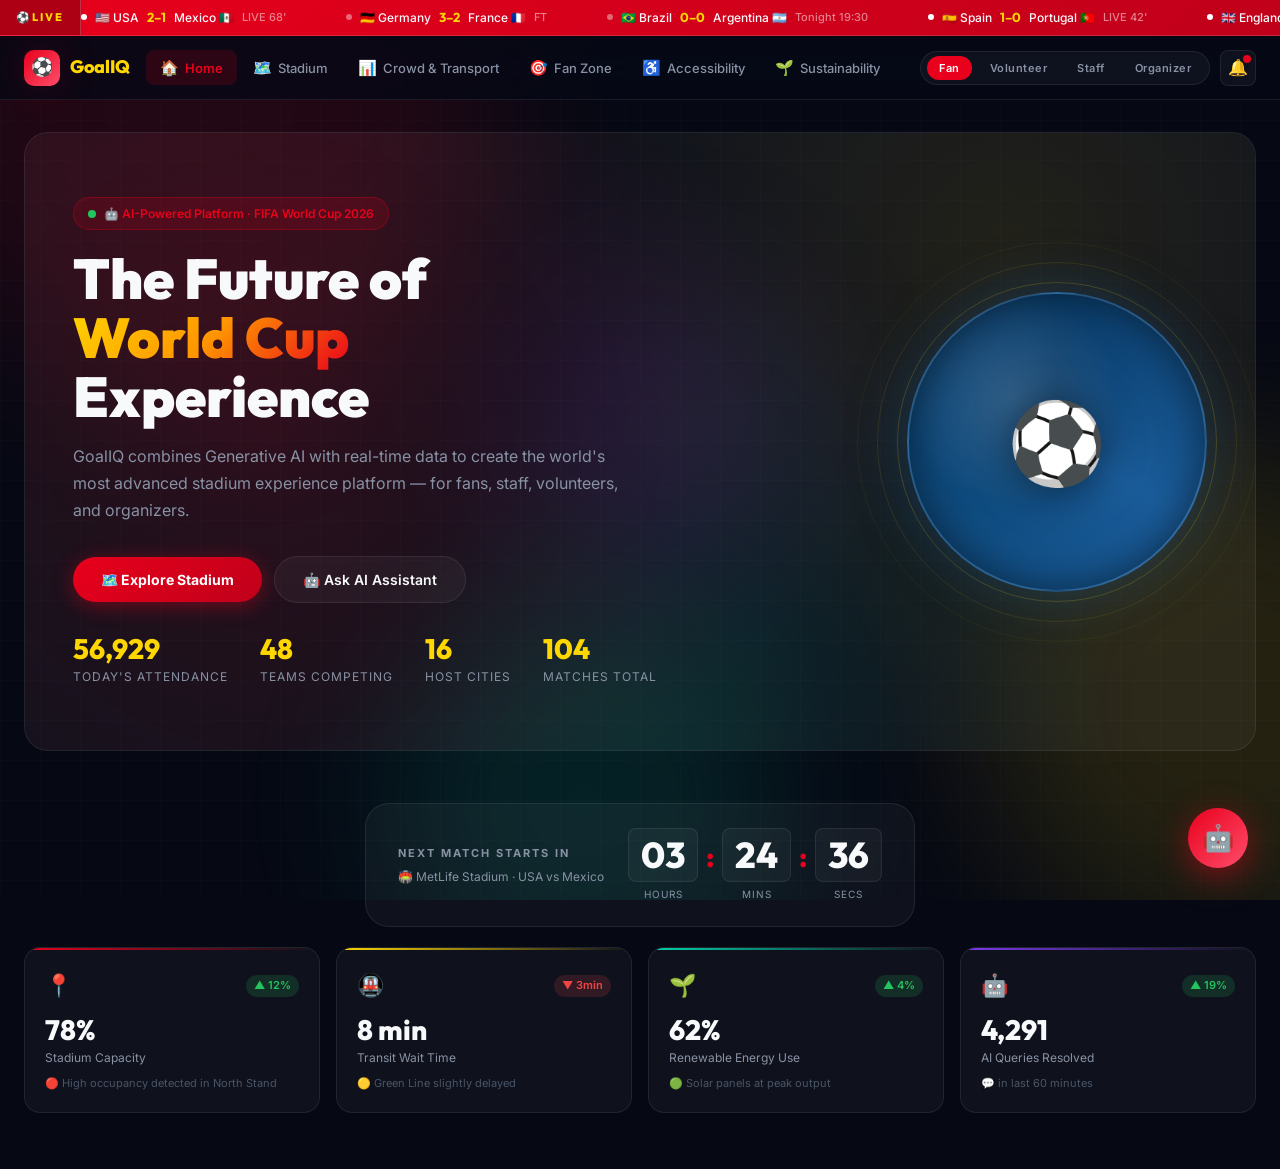
==== commit 150c121b: "changes" ====
--- a/index_inline.html
+++ b/index_inline.html
@@ -2416,19 +2416,28 @@
 
 /* ─── SECTION NAVIGATION ─────────────────────────────────────── */
 function showSection(name) {
-  // Hide all sections (hero is not a .section, handle separately)
-  document.querySelectorAll('.section').forEach(s => s.classList.remove('active'));
+  // Hide all sections — MUST clear inline display styles too
+  document.querySelectorAll('.section').forEach(s => {
+    s.classList.remove('active');
+    s.style.display = '';  // clear any inline display override
+  });
+  document.getElementById('section-hero').classList.remove('hero-visible');
   document.getElementById('section-hero').style.display = 'none';
 
   if (name === 'hero') {
     document.getElementById('section-hero').style.display = '';
+    document.getElementById('section-hero').classList.add('hero-visible');
   } else {
     const el = document.getElementById('section-' + name);
-    if (el) el.classList.add('active');
+    if (el) {
+      el.classList.add('active');
+      el.style.display = 'block';  // force display in case of residual inline style
+    }
   }
 
   STATE.currentSection = name;
   updateNavActive(name);
+  window.scrollTo({ top: 0, behavior: 'smooth' });
 
   // Trigger chart renders on first show
   if (name === 'crowd' && !STATE.crowdChartDrawn) {
@@ -3274,12 +3283,13 @@
 
 /* ─── INITIAL SECTION VISIBILITY FIX ────────────────────────── */
 function initSections() {
-  // All .section should be display:none, hero is separately managed
-  document.querySelectorAll('.section').forEach(s => {
-    s.style.display = 'none';
-  });
+  // Ensure sections start hidden via CSS class (NOT inline styles)
+  // The CSS rule `.section { display: none; }` handles hiding
+  // `.section.active { display: block; }` handles showing
+  // We must NOT set inline style.display here, as it would override the class!
   document.querySelectorAll('.section').forEach(s => {
     s.classList.remove('active');
+    s.style.display = '';  // clear any inline display to let CSS classes work
   });
 }
 
